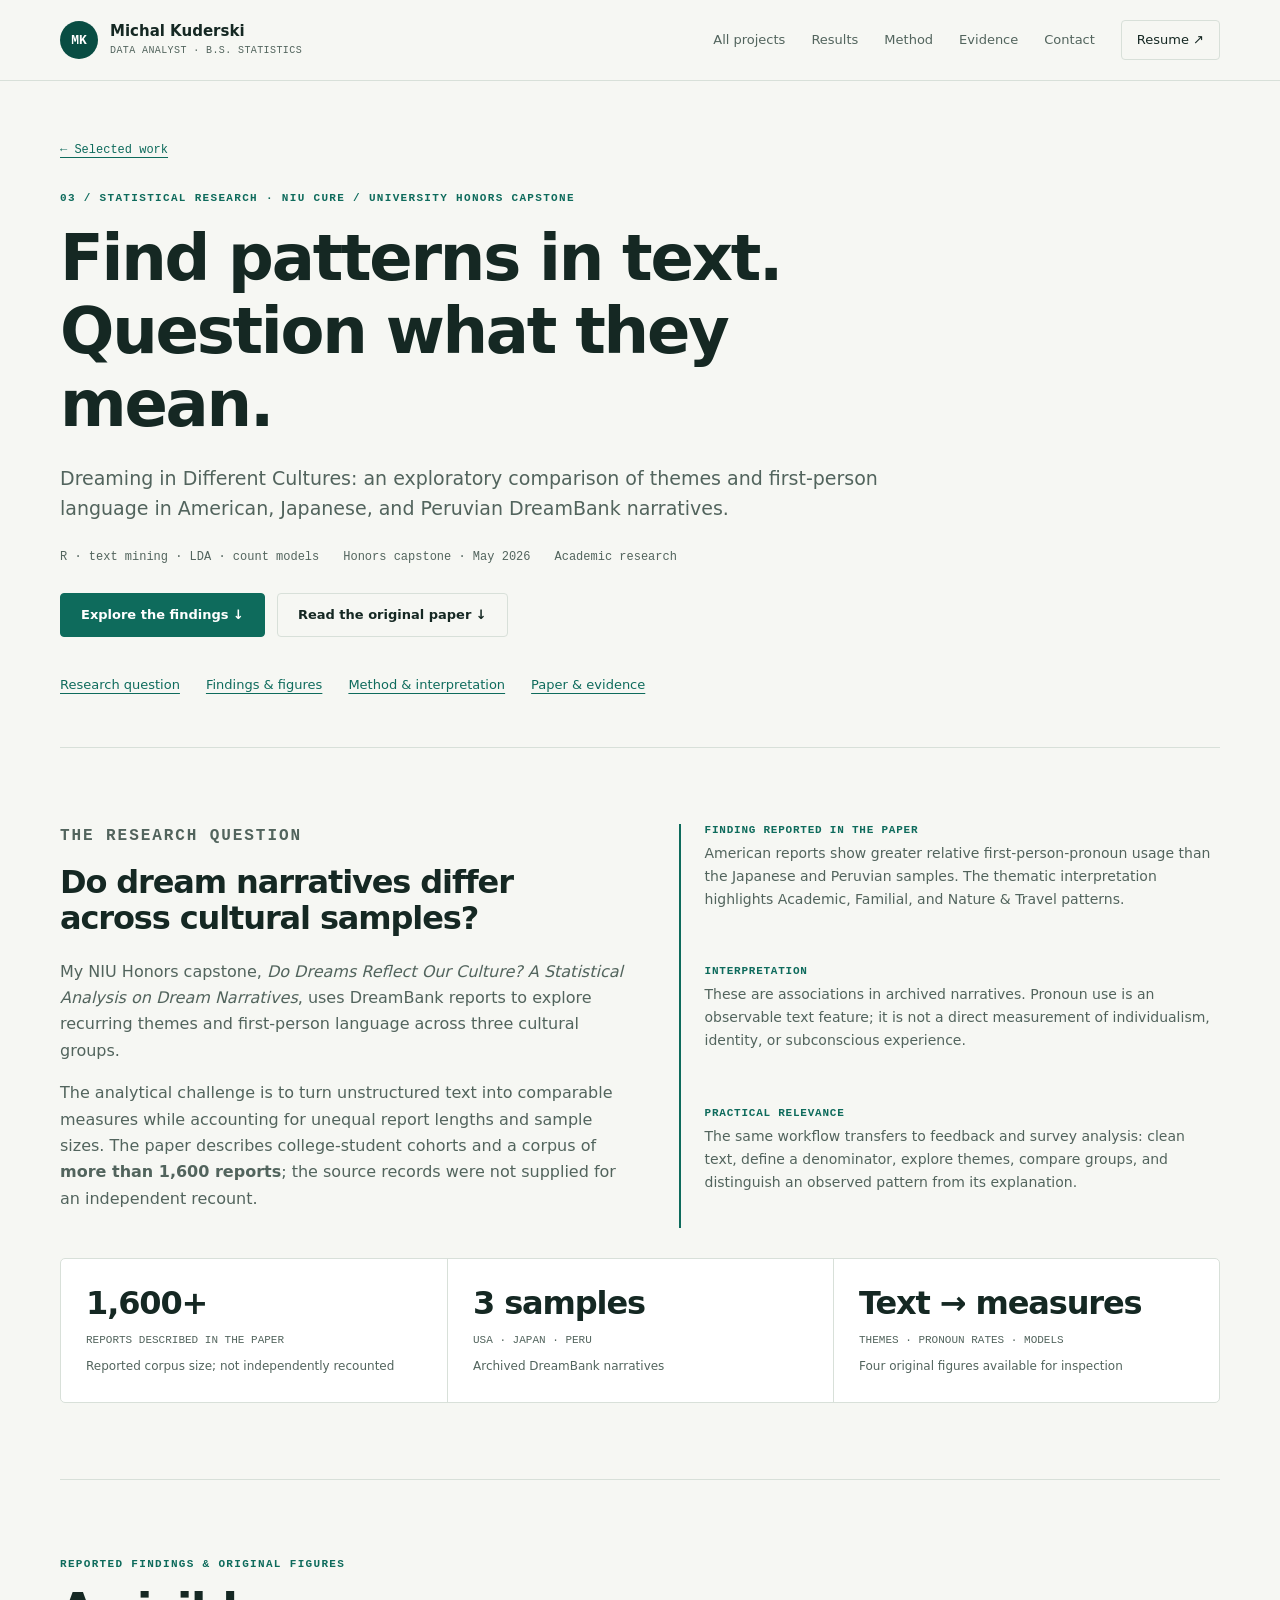
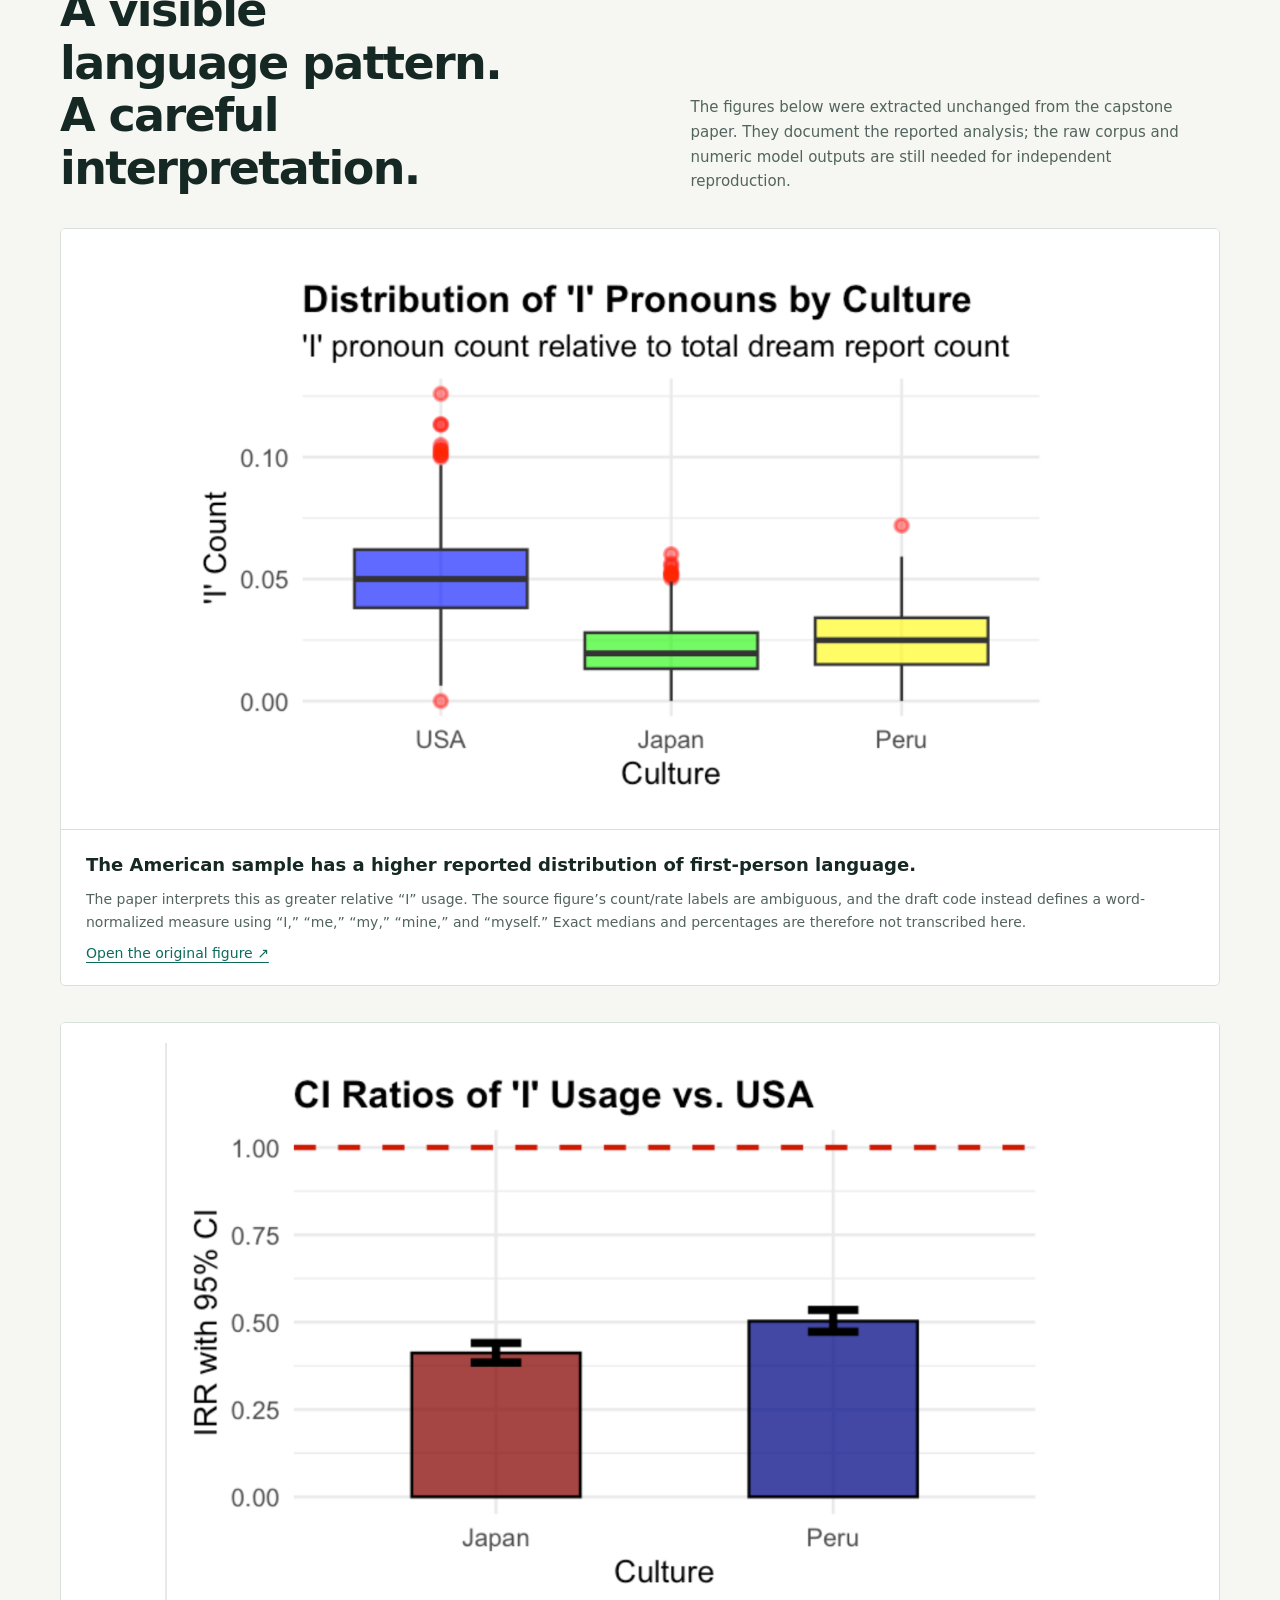
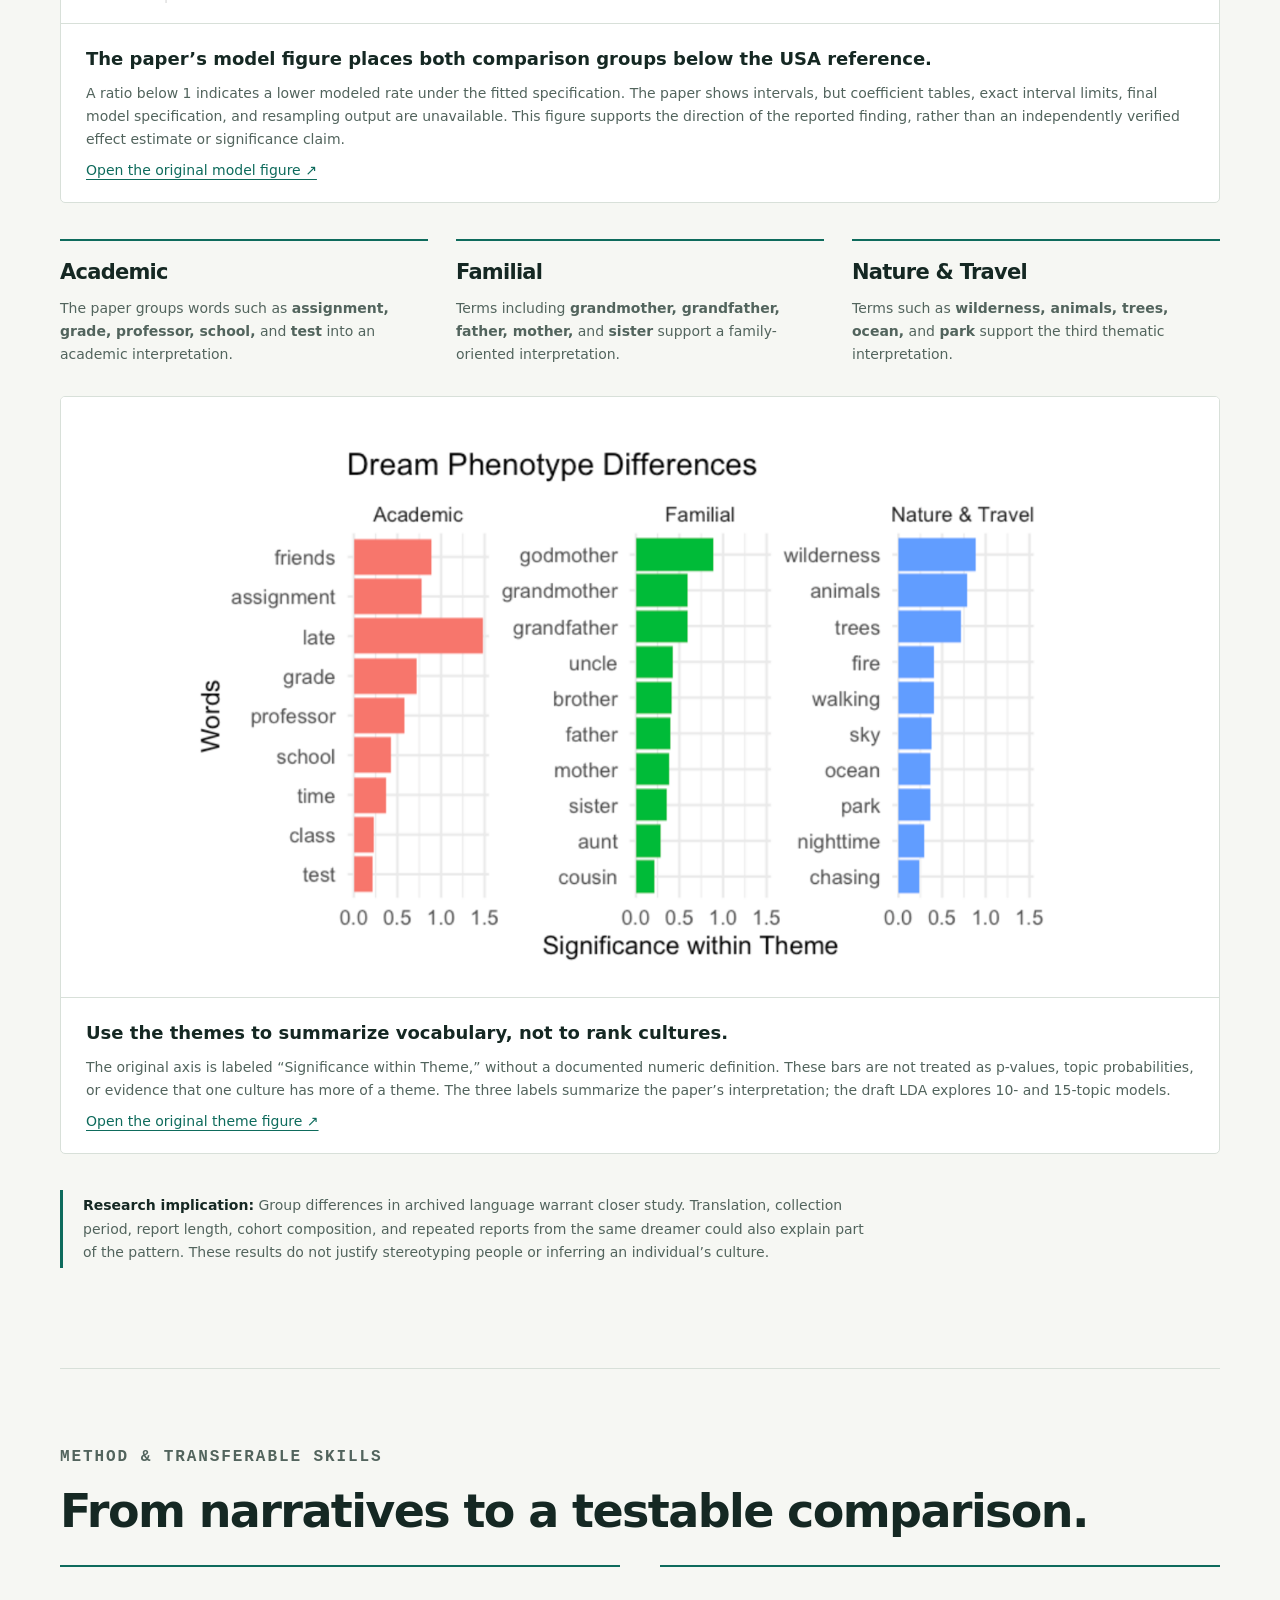
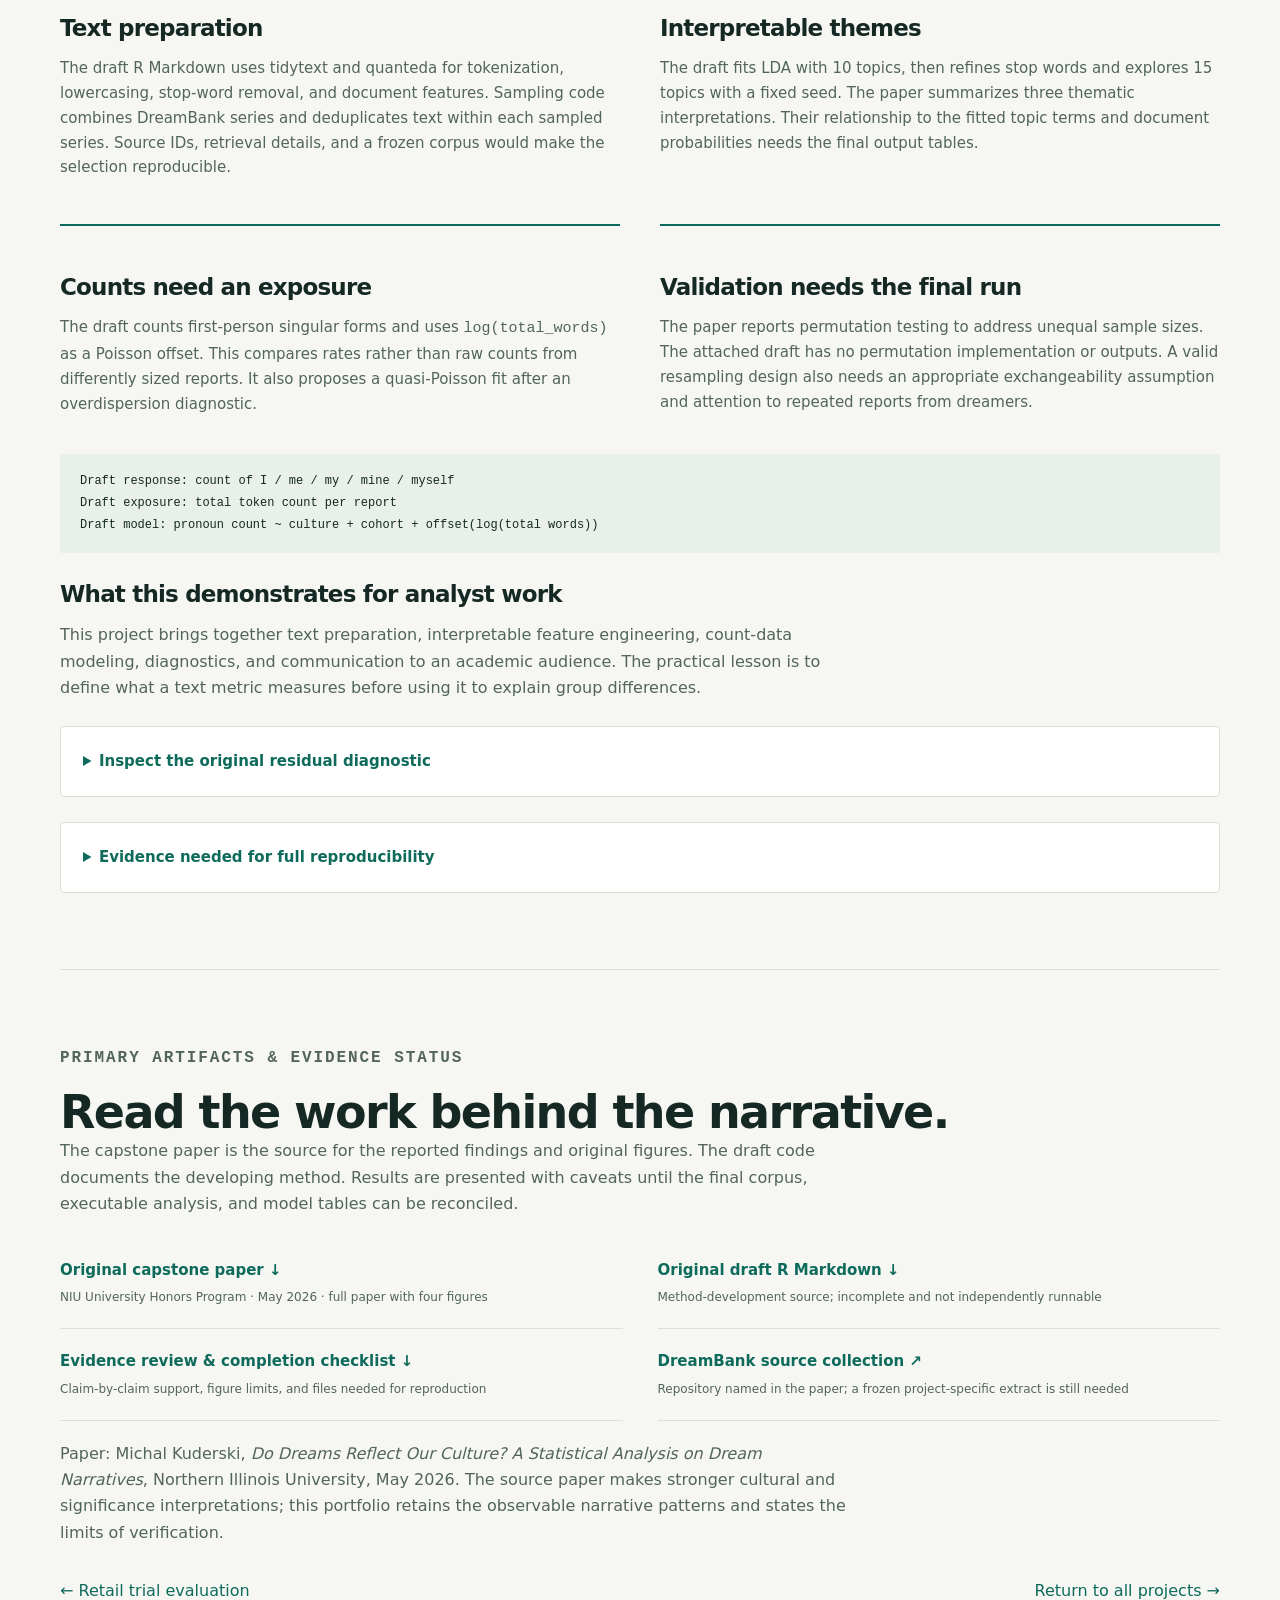
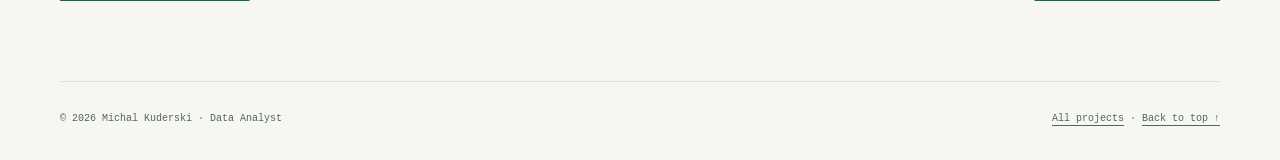
==== projects/dreaming.html @ 3ccfc2dc "Add detailed retail and CURE case studies with source evidence Prioritize Medicare, Quantium, and Ho" ====
<!doctype html>
<html lang="en"><head>
<meta charset="utf-8"><meta name="viewport" content="width=device-width, initial-scale=1">
<title>Dreaming in Different Cultures | Michal Kuderski</title>
<meta name="description" content="NIU Honors capstone: cross-cultural DreamBank text analysis, LDA themes, pronoun-rate models, original research figures and transparent evidence.">
<link rel="canonical" href="https://michalkuderski.github.io/projects/dreaming.html">
<meta name="theme-color" content="#094d43"><meta property="og:type" content="article">
<meta property="og:title" content="Dreaming in Different Cultures | Michal Kuderski">
<meta property="og:description" content="NIU Honors capstone: cross-cultural DreamBank text analysis, LDA themes, pronoun-rate models, original research figures and transparent evidence."><meta property="og:url" content="https://michalkuderski.github.io/projects/dreaming.html">
<meta property="og:image" content="https://michalkuderski.github.io/og-image.png">
<link rel="icon" href="../favicon.svg" type="image/svg+xml">
<link rel="stylesheet" href="../css/portfolio.css?v=20261015"><link rel="stylesheet" href="../css/case-studies.css?v=20261015">
<script src="../js/portfolio.js?v=20261015" defer></script>
</head><body>
<a class="skip" href="#main">Skip to content</a>
<header class="masthead"><div class="wrap masthead-inner">
<a class="identity" href="../index.html" aria-label="Michal Kuderski, portfolio home"><span class="monogram" aria-hidden="true">MK</span><span><span class="identity-name">Michal Kuderski</span><span class="identity-role">DATA ANALYST · B.S. STATISTICS</span></span></a>
<button class="menu-toggle" type="button" aria-controls="navigation" aria-expanded="false">Menu</button>
<nav class="nav" id="navigation" aria-label="Main navigation"><a href="../index.html#work">All projects</a><a href="#results">Results</a><a href="#method">Method</a><a href="#evidence">Evidence</a><a href="../index.html#contact">Contact</a><a class="nav-resume" href="../index.html#resume">Resume ↗</a></nav>
</div></header><main class="wrap" id="main" tabindex="-1">
<div class="case-hero"><a class="breadcrumb" href="../index.html#work">← Selected work</a><p class="eyebrow">03 / Statistical research · NIU CURE / University Honors capstone</p>
<h1>Find patterns in text.<br>Question what they mean.</h1>
<p class="case-deck">Dreaming in Different Cultures: an exploratory comparison of themes and first-person language in American, Japanese, and Peruvian DreamBank narratives.</p>
<div class="case-meta"><span>R · text mining · LDA · count models</span><span>Honors capstone · May 2026</span><span>Academic research</span></div>
<div class="cta"><a class="btn btn-primary" href="#results">Explore the findings ↓</a><a class="btn btn-quiet" href="../assets/projects/dreams/Capstone_Paper.docx" download>Read the original paper ↓</a></div>
<nav class="case-jump" aria-label="Case study sections"><a href="#question">Research question</a><a href="#results">Findings &amp; figures</a><a href="#method">Method &amp; interpretation</a><a href="#evidence">Paper &amp; evidence</a></nav></div>
<section class="section" id="question" tabindex="-1" aria-labelledby="question-title"><div class="case-lead"><div><p class="eyebrow">The research question</p><h2 id="question-title">Do dream narratives differ across cultural samples?</h2><p>My NIU Honors capstone, <em>Do Dreams Reflect Our Culture? A Statistical Analysis on Dream Narratives</em>, uses DreamBank reports to explore recurring themes and first-person language across three cultural groups.</p><p>The analytical challenge is to turn unstructured text into comparable measures while accounting for unequal report lengths and sample sizes. The paper describes college-student cohorts and a corpus of <strong>more than 1,600 reports</strong>; the source records were not supplied for an independent recount.</p></div><dl class="findings"><div><dt>Finding reported in the paper</dt><dd>American reports show greater relative first-person-pronoun usage than the Japanese and Peruvian samples. The thematic interpretation highlights Academic, Familial, and Nature &amp; Travel patterns.</dd></div><div><dt>Interpretation</dt><dd>These are associations in archived narratives. Pronoun use is an observable text feature; it is not a direct measurement of individualism, identity, or subconscious experience.</dd></div><div><dt>Practical relevance</dt><dd>The same workflow transfers to feedback and survey analysis: clean text, define a denominator, explore themes, compare groups, and distinguish an observed pattern from its explanation.</dd></div></dl></div>
<div class="case-kpis"><div><strong class="num">1,600+</strong><span>REPORTS DESCRIBED IN THE PAPER</span><small>Reported corpus size; not independently recounted</small></div><div><strong class="num">3 samples</strong><span>USA · JAPAN · PERU</span><small>Archived DreamBank narratives</small></div><div><strong class="num">Text → measures</strong><span>THEMES · PRONOUN RATES · MODELS</span><small>Four original figures available for inspection</small></div></div></section>
<section class="section" id="results" tabindex="-1" aria-labelledby="results-title"><div class="section-head"><div><p class="eyebrow">Reported findings &amp; original figures</p><h2 id="results-title">A visible language pattern.<br>A careful interpretation.</h2></div><p>The figures below were extracted unchanged from the capstone paper. They document the reported analysis; the raw corpus and numeric model outputs are still needed for independent reproduction.</p></div>
<figure class="case-figure original"><img src="../assets/projects/dreams/pronouns-original.png" width="1428" height="866" alt="Original capstone boxplot of first-person language by culture: USA distribution is higher than Japan and Peru. The figure labels the quantity ambiguously as an I count relative to report count." loading="lazy" decoding="async"><figcaption><strong>The American sample has a higher reported distribution of first-person language.</strong>The paper interprets this as greater relative “I” usage. The source figure’s count/rate labels are ambiguous, and the draft code instead defines a word-normalized measure using “I,” “me,” “my,” “mine,” and “myself.” Exact medians and percentages are therefore not transcribed here.<br><a href="../assets/projects/dreams/pronouns-original.png" target="_blank" rel="noopener">Open the original figure ↗</a></figcaption></figure>
<figure class="case-figure original"><img src="../assets/projects/dreams/irr-original.png" width="1431" height="844" alt="Original capstone incidence-rate-ratio plot: Japan and Peru are below the USA reference value of one, with displayed error bars. Exact numeric estimates and interval limits are unavailable." loading="lazy" decoding="async"><figcaption><strong>The paper’s model figure places both comparison groups below the USA reference.</strong>A ratio below 1 indicates a lower modeled rate under the fitted specification. The paper shows intervals, but coefficient tables, exact interval limits, final model specification, and resampling output are unavailable. This figure supports the direction of the reported finding, rather than an independently verified effect estimate or significance claim.<br><a href="../assets/projects/dreams/irr-original.png" target="_blank" rel="noopener">Open the original model figure ↗</a></figcaption></figure>
<div class="theme-list"><article><h3>Academic</h3><p>The paper groups words such as <strong>assignment, grade, professor, school,</strong> and <strong>test</strong> into an academic interpretation.</p></article><article><h3>Familial</h3><p>Terms including <strong>grandmother, grandfather, father, mother,</strong> and <strong>sister</strong> support a family-oriented interpretation.</p></article><article><h3>Nature &amp; Travel</h3><p>Terms such as <strong>wilderness, animals, trees, ocean,</strong> and <strong>park</strong> support the third thematic interpretation.</p></article></div>
<figure class="case-figure original"><img src="../assets/projects/dreams/themes-original.png" width="1271" height="770" alt="Original thematic keyword chart with Academic, Familial, and Nature and Travel panels. Words include professor, grandmother, wilderness, and ocean; no culture-specific prevalence is shown." loading="lazy" decoding="async"><figcaption><strong>Use the themes to summarize vocabulary, not to rank cultures.</strong>The original axis is labeled “Significance within Theme,” without a documented numeric definition. These bars are not treated as p-values, topic probabilities, or evidence that one culture has more of a theme. The three labels summarize the paper’s interpretation; the draft LDA explores 10- and 15-topic models.<br><a href="../assets/projects/dreams/themes-original.png" target="_blank" rel="noopener">Open the original theme figure ↗</a></figcaption></figure>
<p class="case-note"><strong>Research implication:</strong> Group differences in archived language warrant closer study. Translation, collection period, report length, cohort composition, and repeated reports from the same dreamer could also explain part of the pattern. These results do not justify stereotyping people or inferring an individual’s culture.</p></section>
<section class="section case-prose" id="method" tabindex="-1" aria-labelledby="method-title"><p class="eyebrow">Method &amp; transferable skills</p><h2 id="method-title">From narratives to a testable comparison.</h2>
<div class="case-methods"><article><h3>Text preparation</h3><p>The draft R Markdown uses tidytext and quanteda for tokenization, lowercasing, stop-word removal, and document features. Sampling code combines DreamBank series and deduplicates text within each sampled series. Source IDs, retrieval details, and a frozen corpus would make the selection reproducible.</p></article><article><h3>Interpretable themes</h3><p>The draft fits LDA with 10 topics, then refines stop words and explores 15 topics with a fixed seed. The paper summarizes three thematic interpretations. Their relationship to the fitted topic terms and document probabilities needs the final output tables.</p></article><article><h3>Counts need an exposure</h3><p>The draft counts first-person singular forms and uses <code>log(total_words)</code> as a Poisson offset. This compares rates rather than raw counts from differently sized reports. It also proposes a quasi-Poisson fit after an overdispersion diagnostic.</p></article><article><h3>Validation needs the final run</h3><p>The paper reports permutation testing to address unequal sample sizes. The attached draft has no permutation implementation or outputs. A valid resampling design also needs an appropriate exchangeability assumption and attention to repeated reports from dreamers.</p></article></div>
<span class="method-formula">Draft response: count of I / me / my / mine / myself<br>Draft exposure: total token count per report<br>Draft model: pronoun count ~ culture + cohort + offset(log(total words))</span>
<h3>What this demonstrates for analyst work</h3><p>This project brings together text preparation, interpretable feature engineering, count-data modeling, diagnostics, and communication to an academic audience. The practical lesson is to define what a text metric measures before using it to explain group differences.</p>
<details class="case-details"><summary>Inspect the original residual diagnostic</summary><figure class="case-figure original"><img src="../assets/projects/dreams/diagnostics-original.png" width="1454" height="896" alt="Original Poisson deviance-residual plot by culture against fitted counts, with a smooth line near zero and several residual outliers. This plot alone does not validate the model." loading="lazy" decoding="async"><figcaption>The plot is preserved as diagnostic evidence. A smooth line near zero alone cannot establish model adequacy. The final dispersion statistics, residual checks, model output, and clustering structure are needed to assess fit.<br><a href="../assets/projects/dreams/diagnostics-original.png" target="_blank" rel="noopener">Open the original diagnostic ↗</a></figcaption></figure></details>
<details class="case-details"><summary>Evidence needed for full reproducibility</summary><ul><li>A frozen analysis dataset or permitted derived table containing report IDs, series, culture, college-student eligibility, dreamer IDs where available, total words, and pronoun counts, plus inclusion and exclusion counts by group.</li><li>The final executable R Markdown: the provided draft calls an undefined <code>get_dreams()</code>, retains Japanese school-child cohorts despite a college-only note, includes a syntax error after the Poisson fit, and refers to an undefined topic-summary object.</li><li>Coefficient estimates, standard errors, interval limits, dispersion diagnostics, final model choice, permutation design and outputs, and topic-term/document-topic tables.</li><li>Clear chart definitions reconciling “I” alone versus a first-person-pronoun set, and per-word versus per-report denominators.</li></ul><p>The supplied DreamSAT workbooks were inspected but are not used as results evidence: both have zero project totals and division-by-zero errors. Populated male/female norm columns are reference values, not findings for these three cultural groups.</p></details></section>
<section class="section case-prose" id="evidence" tabindex="-1" aria-labelledby="evidence-title"><p class="eyebrow">Primary artifacts &amp; evidence status</p><h2 id="evidence-title">Read the work behind the narrative.</h2><p>The capstone paper is the source for the reported findings and original figures. The draft code documents the developing method. Results are presented with caveats until the final corpus, executable analysis, and model tables can be reconciled.</p>
<div class="evidence-files"><a href="../assets/projects/dreams/Capstone_Paper.docx" download>Original capstone paper ↓<small>NIU University Honors Program · May 2026 · full paper with four figures</small></a><a href="../assets/projects/dreams/Updated_Code_original.Rmd" download>Original draft R Markdown ↓<small>Method-development source; incomplete and not independently runnable</small></a><a href="../assets/projects/dreams/evidence-notes.md" download>Evidence review &amp; completion checklist ↓<small>Claim-by-claim support, figure limits, and files needed for reproduction</small></a><a href="https://dreambank.net/" target="_blank" rel="noopener">DreamBank source collection ↗<small>Repository named in the paper; a frozen project-specific extract is still needed</small></a></div>
<p class="source-note">Paper: Michal Kuderski, <em>Do Dreams Reflect Our Culture? A Statistical Analysis on Dream Narratives</em>, Northern Illinois University, May 2026. The source paper makes stronger cultural and significance interpretations; this portfolio retains the observable narrative patterns and states the limits of verification.</p>
<div class="case-next"><a href="quantium.html">← Retail trial evaluation</a><a href="../index.html#work">Return to all projects →</a></div></section></main>
<footer class="wrap footer"><span>© 2026 Michal Kuderski · Data Analyst</span><span><a href="../index.html#work">All projects</a> · <a href="#main">Back to top ↑</a></span></footer>
</body></html>
---- css/portfolio.css ----
:root{color-scheme:light;--paper:#f6f7f3;--white:#fff;--ink:#152823;--muted:#52645d;--line:#d8e0d9;--teal:#0e6b5c;--deep:#094d43;--soft:#e9f0e9;--code:#101e1b;--mono:ui-monospace,SFMono-Regular,Menlo,Consolas,monospace;--sans:system-ui,-apple-system,BlinkMacSystemFont,"Segoe UI",sans-serif;--serif:Georgia,"Times New Roman",serif}
*{box-sizing:border-box}html{scroll-behavior:smooth;scroll-padding-top:96px}body{margin:0;background:var(--paper);color:var(--ink);font:16px/1.65 var(--sans);-webkit-font-smoothing:antialiased}h1,h2,h3,p,figure{margin:0}h1,h2,h3{line-height:1.14;letter-spacing:-.035em;text-wrap:balance}h2{font-size:clamp(30px,4vw,46px);font-weight:650}h3{font-size:24px;font-weight:650}a{color:var(--teal);text-underline-offset:4px}a:hover{text-decoration-thickness:2px}img{max-width:100%;height:auto;display:block}button{font:inherit;cursor:pointer}button:disabled{cursor:default}a,button,summary{-webkit-tap-highlight-color:transparent}:focus-visible{outline:3px solid var(--teal);outline-offset:5px}::selection{background:#c5e6db;color:#152823}.wrap{width:min(1160px,calc(100% - 64px));margin-inline:auto}.eyebrow{font:600 11px/1.5 var(--mono);letter-spacing:.12em;text-transform:uppercase;color:var(--teal)}.muted{color:var(--muted)}.num{font-variant-numeric:tabular-nums}.skip{position:fixed;top:8px;left:8px;transform:translateY(-150%);padding:12px 20px;z-index:100;background:var(--deep);color:white}.skip:focus{transform:none}.sr-only{position:absolute;width:1px;height:1px;padding:0;margin:-1px;overflow:hidden;clip:rect(0,0,0,0);white-space:nowrap;border:0}
.masthead{background:var(--paper);position:sticky;top:0;z-index:20;border-bottom:1px solid var(--line)}.masthead-inner{display:flex;align-items:center;justify-content:space-between;gap:24px;min-height:80px}.identity{display:flex;align-items:center;gap:12px;color:var(--ink);text-decoration:none;flex-shrink:0}.monogram{display:grid;place-items:center;width:38px;height:38px;background:var(--deep);color:white;font:600 13px var(--mono);border-radius:50%}.identity-name{display:block;font-weight:650;font-size:15px;line-height:1.25}.identity-role{display:block;font:10px/1.5 var(--mono);color:var(--muted);letter-spacing:.04em;margin-top:3px}.nav{display:flex;align-items:center;gap:26px}.nav a{font-size:13px;text-decoration:none;color:var(--muted);padding-block:14px}.nav a:hover,.nav a[aria-current]{color:var(--teal)}.nav .nav-resume{border:1px solid var(--line);padding:8px 15px;border-radius:4px;color:var(--ink)}.menu-toggle{display:none}.btn{display:inline-flex;align-items:center;justify-content:center;gap:14px;padding:12px 20px;border:1px solid var(--teal);border-radius:4px;font-size:13px;font-weight:600;text-decoration:none;line-height:1.4;color:var(--teal);background:transparent;min-height:44px}.btn:hover{background:var(--soft)}.btn-primary{background:var(--teal);color:white}.btn-primary:hover{background:var(--deep)}.btn-quiet{border-color:var(--line);color:var(--ink)}.arrow{font-size:18px;line-height:1}.cta{display:flex;flex-wrap:wrap;gap:12px}
.hero{display:grid;grid-template-columns:1.2fr 1fr;gap:68px;padding:76px 0 66px;align-items:center}.availability{display:inline-flex;gap:8px;align-items:center;font:11px var(--mono);color:var(--muted);margin-bottom:24px}.availability::before{content:"";width:7px;height:7px;border-radius:50%;background:var(--teal)}.hero h1{font-size:clamp(40px,5vw,64px);font-weight:650;margin-bottom:18px}.hero-statement{font-family:var(--serif);font-size:clamp(29px,3.8vw,46px);line-height:1.16;letter-spacing:-.035em;max-width:20ch}.hero-statement em{font-style:normal;color:var(--teal)}.hero-copy{font-size:16px;max-width:55ch;color:var(--muted);margin:22px 0 28px}.hero-meta{display:flex;gap:12px;flex-wrap:wrap;margin-top:23px;font:11px/1.6 var(--mono);color:var(--muted)}.hero-meta span+span{border-left:1px solid var(--line);padding-left:12px}.hero-proof{background:var(--deep);color:#f5faf6;padding:30px;border-radius:7px;position:relative;box-shadow:12px 12px 0 #e2e9e0}.hero-proof .eyebrow{color:#b4d8c8}.proof-top{display:flex;align-items:center;justify-content:space-between;gap:12px}.proof-top .pill{border-color:#70978c;color:#e0eee5;background:transparent;font-size:10px}.hero-proof h2{font-size:24px;margin:24px 0 12px;letter-spacing:-.025em}.hero-proof p{color:#d1e3d9;font-size:14px}.proof-metrics{display:grid;grid-template-columns:1fr 1fr;gap:20px;margin:25px 0}.proof-metrics strong{display:block;font:500 40px/1.1 var(--sans);letter-spacing:-.035em}.proof-metrics span{display:block;font:10px/1.55 var(--mono);color:#c1d8cd;margin-top:6px}.hero-proof .mini-bars{display:flex;align-items:end;gap:7px;height:65px;border-bottom:1px solid #638b7e;margin-top:18px}.mini-bars span{background:#bddbc4;flex:1;border-radius:2px 2px 0 0}.mini-bars span:first-child{background:#edf9d7}.proof-caption{font:10px/1.7 var(--mono);color:#b9d3c6;margin-top:10px}.hero-proof .proof-link{display:flex;justify-content:space-between;color:#f3faf6;border-top:1px solid #497568;padding-top:18px;text-decoration:none;font-size:13px;margin-top:24px}.skill-strip{display:flex;align-items:center;justify-content:space-between;gap:20px;flex-wrap:wrap;padding:22px 0;border-top:1px solid var(--line);border-bottom:1px solid var(--line)}.skill-strip .eyebrow{color:var(--muted)}.skill-list{display:flex;flex-wrap:wrap;gap:16px 28px;font:12px var(--mono);color:var(--ink)}
.section{padding:76px 0;border-bottom:1px solid var(--line)}.section-head{display:grid;grid-template-columns:1.1fr 1fr;gap:48px;align-items:end;margin-bottom:34px}.section-head .eyebrow{margin-bottom:12px}.section-head>p{color:var(--muted);font-size:15px;max-width:52ch}.project-grid{display:grid;grid-template-columns:1fr 1fr;gap:22px}.project{border:1px solid var(--line);background:var(--white);border-radius:6px;overflow:hidden;display:flex;flex-direction:column}.project-visual{min-height:145px;padding:23px 26px;background:var(--soft);border-bottom:1px solid var(--line);display:flex;flex-direction:column;justify-content:space-between;gap:15px}.project-visual .eyebrow{color:var(--muted)}.project-visual .visual-value{font-size:37px;line-height:1.1;letter-spacing:-.03em;color:var(--deep)}.project-visual .visual-value small{font-size:12px;letter-spacing:0;color:var(--muted);display:block;margin-top:9px}.project:nth-child(2) .project-visual{background:#eef1e5}.project:nth-child(3) .project-visual{background:#e9eff0}.project:nth-child(4) .project-visual{background:#f0ede7}.project-body{padding:27px;flex:1;display:flex;flex-direction:column;gap:14px}.project h3{font-size:24px}.project p{color:var(--muted);font-size:14px}.project .pill{align-self:flex-start}.pill{display:inline-flex;padding:3px 8px;border:1px solid var(--line);border-radius:3px;font:10px/1.6 var(--mono);color:var(--muted);background:var(--paper)}.tags{display:flex;gap:7px;flex-wrap:wrap;margin-top:auto;padding-top:7px}.tags span{font:10px/1.5 var(--mono);color:var(--teal)}.tags span+span::before{content:"/";margin-right:7px;color:#6e7f75}.project-link{display:flex;justify-content:space-between;border-top:1px solid var(--line);padding-top:15px;margin-top:7px;text-decoration:none;font-size:13px;font-weight:600}.project details{font-size:13px;color:var(--muted)}summary{cursor:pointer;min-height:44px;display:list-item;padding:10px 0;font-size:13px;color:var(--teal);font-weight:600}details p{margin:7px 0 12px}details .detail-link{font-size:12px}.project-details{border-top:1px solid var(--line);padding-top:4px}.project-details strong{color:var(--ink)}
.case-summary{display:grid;grid-template-columns:1.05fr 1fr;gap:48px}.case-summary h3{font-size:28px;margin:12px 0 18px}.case-summary p{font-size:15px;color:var(--muted);margin-bottom:16px}.meta-line{font:11px/1.7 var(--mono);color:var(--muted);margin-top:15px}.findings{border-left:2px solid var(--teal);padding-left:24px;display:grid;gap:20px}.findings dt{font:600 11px var(--mono);color:var(--teal);margin-bottom:6px;text-transform:uppercase;letter-spacing:.07em}.findings dd{margin:0;color:var(--muted);font-size:14px}.findings strong{color:var(--ink)}.metrics{display:grid;grid-template-columns:repeat(4,1fr);margin:30px 0;border:1px solid var(--line);background:var(--white);border-radius:5px}.metric{padding:22px;min-width:0}.metric+.metric{border-left:1px solid var(--line)}.metric strong{display:block;font-size:30px;letter-spacing:-.035em;line-height:1.2;color:var(--teal);font-weight:650}.metric span{display:block;font:10px/1.5 var(--mono);color:var(--muted);margin-top:8px}.chart-grid{display:grid;grid-template-columns:1fr 1fr;gap:22px}.chart{border:1px solid var(--line);background:var(--white);padding:26px;border-radius:5px;min-width:0}.chart h3{font-size:18px;letter-spacing:-.015em}.chart .chart-meta{font:10px/1.6 var(--mono);color:var(--muted);margin:7px 0 24px}.bars{display:grid;gap:15px}.bar-row{display:grid;gap:5px}.bar-label{display:flex;justify-content:space-between;gap:14px;align-items:baseline;font-size:12px}.bar-label strong{font-size:13px}.bar-track{height:11px;background:#edf1eb;border-radius:2px;overflow:hidden}.bar-fill{height:100%;background:var(--teal)}.bar-fill.secondary{background:#598775}.chart-note{font-size:12px!important;line-height:1.65;color:var(--muted);margin-top:20px}.table-view{margin-top:18px;border-top:1px solid var(--line)}.table-scroll{overflow:auto;max-width:100%;padding-bottom:6px}table{border-collapse:collapse;width:100%;font-size:12px}caption{text-align:left;color:var(--muted);font-size:11px;margin-bottom:10px}th,td{text-align:left;padding:8px;border-bottom:1px solid var(--line);vertical-align:top}th{font-weight:600;font-size:11px;color:var(--muted)}td.num,th.num{text-align:right;white-space:nowrap}.funnel{display:grid;gap:14px;margin-top:22px}.funnel-row{display:grid;grid-template-columns:104px 1fr 67px;gap:12px;align-items:center;font-size:12px}.funnel-row b{font-size:13px;text-align:right}.caveat{border-left:3px solid var(--teal);background:var(--soft);padding:20px 23px;font-size:13px;color:var(--muted);margin-top:24px}.caveat strong{color:var(--ink)}.methods{margin:30px 0}.methods summary{font-size:15px}.methods-grid{display:grid;grid-template-columns:1fr 1fr;gap:22px;margin-top:10px}.methods-grid div{border-top:1px solid var(--line);padding-top:17px}.methods-grid h3{font-size:16px;letter-spacing:0;margin-bottom:8px}.methods-grid p{font-size:13px;color:var(--muted)}.method-schema{display:flex;flex-wrap:wrap;gap:9px;align-items:center;font:11px var(--mono);margin-top:18px}.method-schema span{border:1px solid var(--line);padding:8px;background:white;border-radius:3px}.source-links{display:flex;gap:10px;flex-wrap:wrap;margin-top:24px}.source-note{font-size:12px;color:var(--muted);margin-top:16px;max-width:86ch}
/* Code surface owns both background and text, independent of chart/card styling. */
.sql-layout{display:grid;grid-template-columns:240px minmax(0,1fr);gap:40px}.sql-aside p{font-size:13px;color:var(--muted);margin:15px 0}.sql-aside h3{font-size:21px}.sql-aside .btn{font-size:12px;padding:10px 14px}.sql-example{background:var(--code);border:1px solid #344c42;border-radius:6px;margin-bottom:14px;overflow:hidden;color:#e8f0e9;min-width:0}.sql-example summary{color:#e8f0e9;padding:18px 22px;font:500 13px/1.6 var(--sans)}.sql-example summary small{display:block;margin:4px 0 0 18px;font:10px/1.6 var(--mono);color:#b3cabd}.code-toolbar{display:flex;justify-content:space-between;align-items:center;gap:10px;border-top:1px solid #344c42;border-bottom:1px solid #344c42;padding:10px 20px}.code-toolbar span{font:10px var(--mono);color:#b3cabd}.code-button{font:11px var(--mono);color:#e8f0e9;background:#20372e;border:1px solid #6c8b7b;border-radius:3px;padding:9px 12px;min-height:38px}.code-button:hover{background:#2f4e40}.code-button:focus-visible,.sql-example summary:focus-visible{outline-color:#c2e6c7;outline-offset:-4px}.sql-example pre{margin:0;padding:22px;overflow-x:auto;max-height:580px;tab-size:4;scrollbar-color:#7d9f8a var(--code);background:var(--code);color:#e8f0e9}.sql-example pre:focus-visible{outline-color:#c2e6c7;outline-offset:-4px}.sql-example code{font:12px/1.85 var(--mono);white-space:pre;color:#e8f0e9}.sql-example pre.wrap-code code{white-space:pre-wrap;overflow-wrap:anywhere}.sql-example .sql-keyword{color:#c3e6bb}.sql-example .sql-comment{color:#aac3b7}.sql-example .sql-string{color:#ffd79b}.code-status{font:11px/1.6 var(--mono);color:var(--muted);min-height:22px;margin-top:12px}.sql-explanation{padding:0 22px 20px;font-size:12px;color:#c4d8cb}.js-only{display:none}.js .js-only{display:initial}
.capability-grid{display:grid;grid-template-columns:repeat(3,1fr);gap:30px}.capability{border-top:2px solid var(--teal);padding-top:20px}.capability h3{font-size:21px;margin-bottom:13px}.capability p{font-size:14px;color:var(--muted)}.capability .evidence{font-size:12px;margin-top:16px}.about-grid{display:grid;grid-template-columns:210px 1fr 1fr;gap:38px;align-items:start}.portrait{border-radius:5px;aspect-ratio:1/1.15;object-fit:cover;object-position:center 25%}.photo-caption{font:10px/1.65 var(--mono);color:var(--muted);margin-top:12px}.about-copy p{font-size:14px;color:var(--muted);margin-bottom:16px}.about-grid h3{font-size:18px;letter-spacing:-.015em;margin-bottom:16px}.timeline{display:grid;gap:21px}.timeline dt{font-size:13px;font-weight:600;line-height:1.5}.timeline dd{font-size:12px;line-height:1.6;color:var(--muted);margin:5px 0 0}.timeline .date{font:10px/1.6 var(--mono);display:block;margin-top:3px;color:var(--teal)}.credentials{display:grid;grid-template-columns:1fr 1fr;gap:40px;margin-top:32px;padding-top:26px;border-top:1px solid var(--line)}.credentials h3{font-size:17px;margin-bottom:13px}.credentials p,.credentials li{font-size:13px;color:var(--muted)}.credentials ul{margin:0;padding-left:17px}.credentials p+p{margin-top:8px}.resume-grid{display:grid;grid-template-columns:1fr 1fr;gap:22px}.resume-card{display:grid;grid-template-columns:100px 1fr;gap:22px;background:white;padding:24px;border:1px solid var(--line);border-radius:5px}.resume-card img{border:1px solid var(--line)}.resume-card h3{font-size:20px;margin-bottom:8px}.resume-card p{font-size:13px;color:var(--muted);margin-bottom:18px}.resume-card .cta{gap:9px}.resume-card .btn{font-size:12px;padding:9px 13px}.contact{display:grid;grid-template-columns:1fr 1fr;gap:48px;align-items:start}.contact h2{max-width:14ch}.contact p{color:var(--muted);font-size:15px;margin:20px 0}.contact .email{font-size:clamp(15px,2vw,22px);font-weight:600;text-decoration:none;overflow-wrap:anywhere;display:block;padding:14px 0;border-bottom:1px solid var(--line)}.contact-links{display:flex;gap:22px;flex-wrap:wrap;margin-top:18px;font-size:13px}.contact-location{font:11px/1.7 var(--mono);color:var(--muted);margin-top:24px}.footer{padding:28px 0 36px;display:flex;justify-content:space-between;gap:20px;flex-wrap:wrap;font:10px/1.7 var(--mono);color:var(--muted)}.footer a{color:var(--muted)}
@media(min-width:1400px){.hero{padding-top:88px;padding-bottom:78px}}@media(max-width:1000px){.hero{gap:40px}.nav{gap:18px}.about-grid{grid-template-columns:170px 1fr;gap:30px}.experience{grid-column:2}.resume-card{grid-template-columns:75px 1fr;gap:16px}.sql-layout{grid-template-columns:190px minmax(0,1fr);gap:26px}}@media(max-width:800px){.wrap{width:calc(100% - 40px)}.masthead-inner{flex-wrap:wrap;gap:0;padding:15px 0;min-height:72px}.nav{width:100%;justify-content:space-between;gap:10px;padding-top:12px;flex-wrap:wrap}.nav a{padding-block:9px;font-size:12px}.js .menu-toggle{display:block;background:transparent;border:1px solid var(--line);border-radius:3px;padding:8px 12px;font-size:12px;min-height:40px}.js .nav{display:none}.js .nav.is-open{display:flex}.hero{grid-template-columns:1fr;gap:36px;padding:45px 0}.hero-statement{max-width:25ch}.hero-proof{max-width:560px;box-shadow:7px 7px 0 #e2e9e0}.hero-proof h2{margin-top:17px}.section{padding:52px 0}.section-head{grid-template-columns:1fr;gap:18px;margin-bottom:27px}.case-summary{grid-template-columns:1fr;gap:16px}.findings{margin-top:0}.metrics{grid-template-columns:1fr 1fr}.metric{padding:20px}.metric:nth-child(3){border-left:0}.metric:nth-child(n+3){border-top:1px solid var(--line)}.chart-grid{grid-template-columns:1fr}.sql-layout{grid-template-columns:1fr;gap:24px}.sql-aside{max-width:65ch}.capability-grid{grid-template-columns:1fr;gap:26px}.resume-grid{grid-template-columns:1fr}.contact{grid-template-columns:1fr;gap:18px}.contact h2{max-width:22ch}}
@media(max-width:540px){.wrap{width:calc(100% - 36px)}.identity-name{font-size:14px}.hero h1{font-size:40px}.hero-statement{font-size:32px}.hero-copy{font-size:15px}.hero-proof{padding:23px}.hero-meta{font-size:10px;gap:8px}.hero-meta span+span{padding-left:8px}.skill-list{gap:12px 20px;font-size:11px}.project-grid{grid-template-columns:1fr}.project-body{padding:23px}.section-head{gap:16px}.metric strong{font-size:28px}.chart{padding:21px}.bar-label{font-size:11px}.bar-label strong{font-size:12px}.methods-grid{grid-template-columns:1fr}.about-grid{grid-template-columns:1fr;gap:25px}.about-grid figure{max-width:175px}.experience{grid-column:auto}.credentials{grid-template-columns:1fr;gap:24px}.resume-card{grid-template-columns:70px 1fr;padding:18px}.resume-card h3{font-size:18px}.sql-example summary{padding:16px}.sql-example pre{padding:16px}.code-toolbar{padding:10px 16px;flex-wrap:wrap}.funnel-row{grid-template-columns:90px 1fr 60px;gap:8px;font-size:11px}.btn{padding:11px 16px}.contact-links{gap:14px}.source-links .btn{font-size:12px}table{min-width:380px}.nav a{min-height:44px}.footer{font-size:10px}}
@media(prefers-reduced-motion:reduce){html{scroll-behavior:auto}*,*::before,*::after{animation:none!important;transition:none!important}}
@media print{.masthead{position:static}.nav,.menu-toggle,.code-toolbar,.resume-card img,.hero-proof .mini-bars{display:none!important}.wrap{width:100%}.section{padding:25px 0}body{background:white;font-size:12px}.hero{padding:25px 0}.project,.chart,.resume-card,.metric{break-inside:avoid}.hero-proof{box-shadow:none;color:var(--ink);background:white;border:1px solid var(--line)}.hero-proof p,.hero-proof .eyebrow,.hero-proof .proof-link,.hero-proof .proof-caption,.proof-metrics span{color:var(--muted)}.sql-example{break-inside:avoid}.footer{padding-bottom:0}}

/* The second pass emphasizes evidence, academic breadth, and comfortable reading. */
.hero-role{font:600 12px/1.6 var(--mono);color:var(--teal);letter-spacing:.05em;margin:-4px 0 20px}
.pill,.tags span,.proof-top .pill,.proof-metrics span,.proof-caption,.metric span,.chart .chart-meta,.photo-caption,.timeline .date{font-size:11px}
.project p,.about-copy p,.capability p{font-size:15px;line-height:1.7}
.nav a[aria-current]{font-weight:600;text-decoration:underline;text-decoration-thickness:2px;text-underline-offset:6px}
.additional-work{margin-top:34px;border-top:1px solid var(--line);padding-top:28px}
.additional-head{display:flex;align-items:baseline;gap:24px;justify-content:space-between;margin-bottom:22px}
.additional-head h3{font-size:22px}.additional-head p{font-size:13px;color:var(--muted);max-width:50ch}
.additional-project{display:grid;grid-template-columns:.85fr 1.5fr;gap:38px;padding:25px 0;border-top:1px solid var(--line)}
.additional-project h4{font:600 21px/1.3 var(--sans);letter-spacing:-.025em;margin:9px 0 0;text-wrap:balance}
.additional-project p{font-size:14px;color:var(--muted)}.additional-project .eyebrow{font-size:11px;color:var(--teal)}
.additional-project .scope-note{font-size:12px;margin-top:12px}
.additional-project a{display:inline-block;font-size:13px;margin-top:14px;min-height:28px}
.evidence-map{margin-top:36px;border:1px solid var(--line);border-radius:5px;background:white;overflow:hidden}
.evidence-map-head{padding:24px 26px 18px}.evidence-map-head h3{font-size:21px}.evidence-map-head p{font-size:13px;color:var(--muted);margin-top:8px}
.evidence-map .table-scroll{padding:0 26px 15px}.toolkit-table{min-width:620px;width:100%;table-layout:fixed;font-size:13px}
.toolkit-table th,.toolkit-table td{padding:15px 14px 15px 0;line-height:1.65}.toolkit-table thead th{font:600 11px/1.6 var(--mono);text-transform:uppercase;letter-spacing:.04em}
.toolkit-table th:first-child{width:25%}.toolkit-table th:nth-child(2){width:40%}.toolkit-table th:nth-child(3){width:35%}
.toolkit-table tbody th{font:600 13px/1.65 var(--sans);color:var(--ink)}.toolkit-table td{color:var(--muted)}
.growth-note{display:grid;grid-template-columns:.9fr 1.5fr;gap:38px;padding:26px;margin-top:24px;background:var(--soft);border-radius:5px}
.growth-note h3{font-size:23px;margin-top:12px}.growth-note p{font-size:14px;color:var(--muted);line-height:1.7}.growth-note p+p{margin-top:13px}.growth-note .eyebrow{font-size:11px;color:var(--teal)}
.email-copy{margin-top:14px}.js .email-copy{display:inline-flex}.contact .contact-status{font-size:12px;margin:10px 0 0;min-height:1.6em}
.js .code-toolbar .js-only{display:flex;gap:8px;flex-wrap:wrap}.code-button{min-height:44px}.code-toolbar{align-items:start}.code-toolbar>span{padding-top:12px}
.sql-example summary{font-size:14px}.sql-example summary small,.code-toolbar span{font-size:11px}.sql-example pre{max-height:480px}
@media(max-width:960px){.masthead-inner{flex-wrap:wrap;gap:0;padding:15px 0;min-height:72px}.nav{width:100%;justify-content:space-between;gap:10px;padding-top:12px;flex-wrap:wrap}.nav a{padding-block:9px;font-size:13px}.js .menu-toggle{display:block;background:transparent;border:1px solid var(--line);border-radius:3px;padding:8px 12px;font-size:13px;min-height:44px}.js .nav{display:none}.js .nav.is-open{display:flex}}
@media(max-width:800px){.additional-head{display:block}.additional-head p{margin-top:12px}.additional-project,.growth-note{grid-template-columns:1fr;gap:16px}.additional-project{padding:22px 0}.growth-note{padding:22px}.hero-meta{font-size:11px}}
@media(max-width:540px){.hero-role{font-size:11px}.hero-meta{font-size:11px;gap:8px}.hero-proof .proof-top{flex-wrap:wrap}.hero-proof .proof-metrics{gap:14px}.project-visual .visual-value{font-size:33px}.evidence-map-head{padding:20px}.evidence-map .table-scroll{padding-inline:20px}.sql-example pre{max-height:390px}.sql-example code{font-size:12px}.code-toolbar>span{padding-top:0}.nav{gap:4px 14px;justify-content:start}.contact-links a{min-height:32px;display:inline-flex;align-items:center}}
@media print{.hero-role{color:var(--ink)}.email-copy,.contact-status{display:none!important}.additional-project,.growth-note{break-inside:avoid}.evidence-map .table-scroll{overflow:visible}.toolkit-table{min-width:0}.sql-example,.sql-example pre{background:white;color:#152823;border-color:#d8e0d9;break-inside:auto}.sql-example pre{max-height:none;overflow:visible}.sql-example code{color:#152823;white-space:pre-wrap;overflow-wrap:anywhere}.sql-example summary{color:#152823}.sql-example summary small,.sql-explanation{color:#52645d}.sql-example .sql-keyword{color:#094d43}.sql-example .sql-comment{color:#52645d}.sql-example .sql-string{color:#59451c}}

.research-note{border-left:3px solid var(--teal);margin-top:28px;padding:3px 0 3px 22px;max-width:90ch}.research-note h3{font-size:20px;margin:9px 0 12px}.research-note p{font-size:14px;color:var(--muted);line-height:1.7}.research-note .eyebrow{font-size:11px;color:var(--teal)}
---- css/case-studies.css ----
/* Case studies extend the portfolio's established typography and color system. */
.case-hero{padding:54px 0 42px;border-bottom:1px solid var(--line)}
.breadcrumb{font:12px/1.6 var(--mono);margin-bottom:30px;display:inline-block}
.case-hero h1{font-size:clamp(38px,5vw,64px);max-width:20ch;margin:15px 0 22px}
.case-deck{font-size:19px;line-height:1.6;color:var(--muted);max-width:70ch}
.case-meta{display:flex;gap:10px 24px;flex-wrap:wrap;margin:25px 0;font:12px/1.6 var(--mono);color:var(--muted)}
.case-jump{display:flex;flex-wrap:wrap;gap:10px 26px;margin-top:28px;font-size:13px}
.case-jump a{min-height:40px;display:inline-flex;align-items:center}
.case-lead{display:grid;grid-template-columns:1.05fr 1fr;gap:50px}
.case-lead h2{font-size:32px;margin-bottom:22px}
.case-lead p,.case-prose p{color:var(--muted);font-size:16px;margin-bottom:16px;max-width:78ch}
.case-lead .findings{margin:0}
.case-kpis{display:grid;grid-template-columns:repeat(3,1fr);border:1px solid var(--line);border-radius:5px;margin-top:30px;overflow:hidden;background:white}
.case-kpis>div{padding:25px;border-left:1px solid var(--line)}.case-kpis>div:first-child{border-left:0}
.case-kpis strong{display:block;font-size:32px;letter-spacing:-.035em;font-weight:600;line-height:1.2}
.case-kpis span{display:block;font:11px/1.6 var(--mono);color:var(--muted);margin-top:9px}
.case-kpis small{display:block;font-size:12px;color:var(--muted);margin-top:8px}
.case-figure{margin:28px 0 36px;border:1px solid var(--line);border-radius:5px;background:white;overflow:hidden}
.case-figure img{width:100%;background:white}.case-figure figcaption{border-top:1px solid var(--line);padding:20px 25px;font-size:14px;color:var(--muted)}
.case-figure figcaption strong{display:block;color:var(--ink);font-size:18px;margin-bottom:8px}
.case-figure figcaption a{display:inline-block;margin-top:8px}
.case-figure.original img{max-height:600px;object-fit:contain;padding:20px}
.case-table{width:100%;font-size:14px;min-width:650px}.case-table th,.case-table td{padding:15px 14px;vertical-align:top}
.case-table th:first-child,.case-table td:first-child{padding-left:0}.case-table caption{text-align:left;font-size:12px;color:var(--muted);padding:12px 0}
.case-note{border-left:3px solid var(--teal);padding:4px 0 4px 20px;margin:24px 0;color:var(--muted);font-size:14px;max-width:92ch}
.case-note strong{color:var(--ink)}.case-methods{display:grid;grid-template-columns:1fr 1fr;gap:28px 40px;margin-top:28px}
.case-methods article{padding-top:20px;border-top:2px solid var(--teal)}.case-methods h3{font-size:21px;margin-bottom:14px}.case-methods p{color:var(--muted);font-size:15px}
.method-formula{display:block;font:12px/1.8 var(--mono);padding:17px 20px;background:var(--soft);margin:22px 0;overflow-wrap:anywhere}
.case-prose h3{font-size:23px;margin:28px 0 15px}.case-prose ul{padding-left:22px;color:var(--muted)}.case-prose li{margin-bottom:12px}
.case-details{margin-top:25px;padding:12px 22px;border:1px solid var(--line);border-radius:4px;background:white}.case-details summary{font-size:15px}.case-details p,.case-details li{font-size:14px;color:var(--muted)}
.evidence-files{display:grid;grid-template-columns:repeat(2,minmax(0,1fr));gap:0 35px;margin:20px 0}
.evidence-files a{padding:20px 0;border-bottom:1px solid var(--line);text-decoration:none;font-size:15px;font-weight:600}
.evidence-files small{display:block;color:var(--muted);font-weight:400;font-size:12px;margin-top:6px}
.case-next{display:flex;justify-content:space-between;gap:25px;flex-wrap:wrap;margin:32px 0 0}
.theme-list{display:grid;grid-template-columns:repeat(3,1fr);gap:28px;margin:30px 0}.theme-list h3{font-size:21px;margin-bottom:12px}.theme-list p{color:var(--muted);font-size:14px}.theme-list article{border-top:2px solid var(--teal);padding-top:20px}
.featured-path{display:flex;gap:10px 24px;flex-wrap:wrap;padding:16px 0 23px;font-size:13px}.featured-path a{min-height:36px;display:inline-flex;align-items:center}
.project .card-scope{font-size:12px;line-height:1.65}.chart-scroll{overflow-x:auto}.chart-scroll img{min-width:720px}
@media(max-width:800px){.case-lead{grid-template-columns:1fr;gap:24px}.case-hero{padding-top:35px}.case-deck{font-size:17px}.case-kpis>div{padding:20px}.case-kpis strong{font-size:28px}.case-methods{gap:24px}.case-figure.original img{padding:10px}.case-figure figcaption{padding:18px}.case-meta{font-size:11px}}
@media(max-width:540px){.case-kpis{grid-template-columns:1fr}.case-kpis>div{border-left:0;border-top:1px solid var(--line)}.case-kpis>div:first-child{border-top:0}.case-methods,.theme-list,.evidence-files{grid-template-columns:1fr}.case-hero h1{font-size:38px}.case-jump{gap:3px 21px}.case-lead h2{font-size:29px}.case-figure{margin:22px 0}.case-figure figcaption{font-size:13px}.case-figure figcaption strong{font-size:17px}.case-next{display:grid}.case-note{padding-left:16px}}
@media print{.case-hero{padding-top:10px}.case-jump,.breadcrumb{display:none}.case-kpis,.case-methods article{break-inside:avoid}.case-figure{break-inside:avoid}.case-figure img{max-height:430px;object-fit:contain}.case-hero h1{font-size:36px}.case-deck{font-size:15px}.case-figure figcaption{font-size:12px}.case-lead{display:block}}
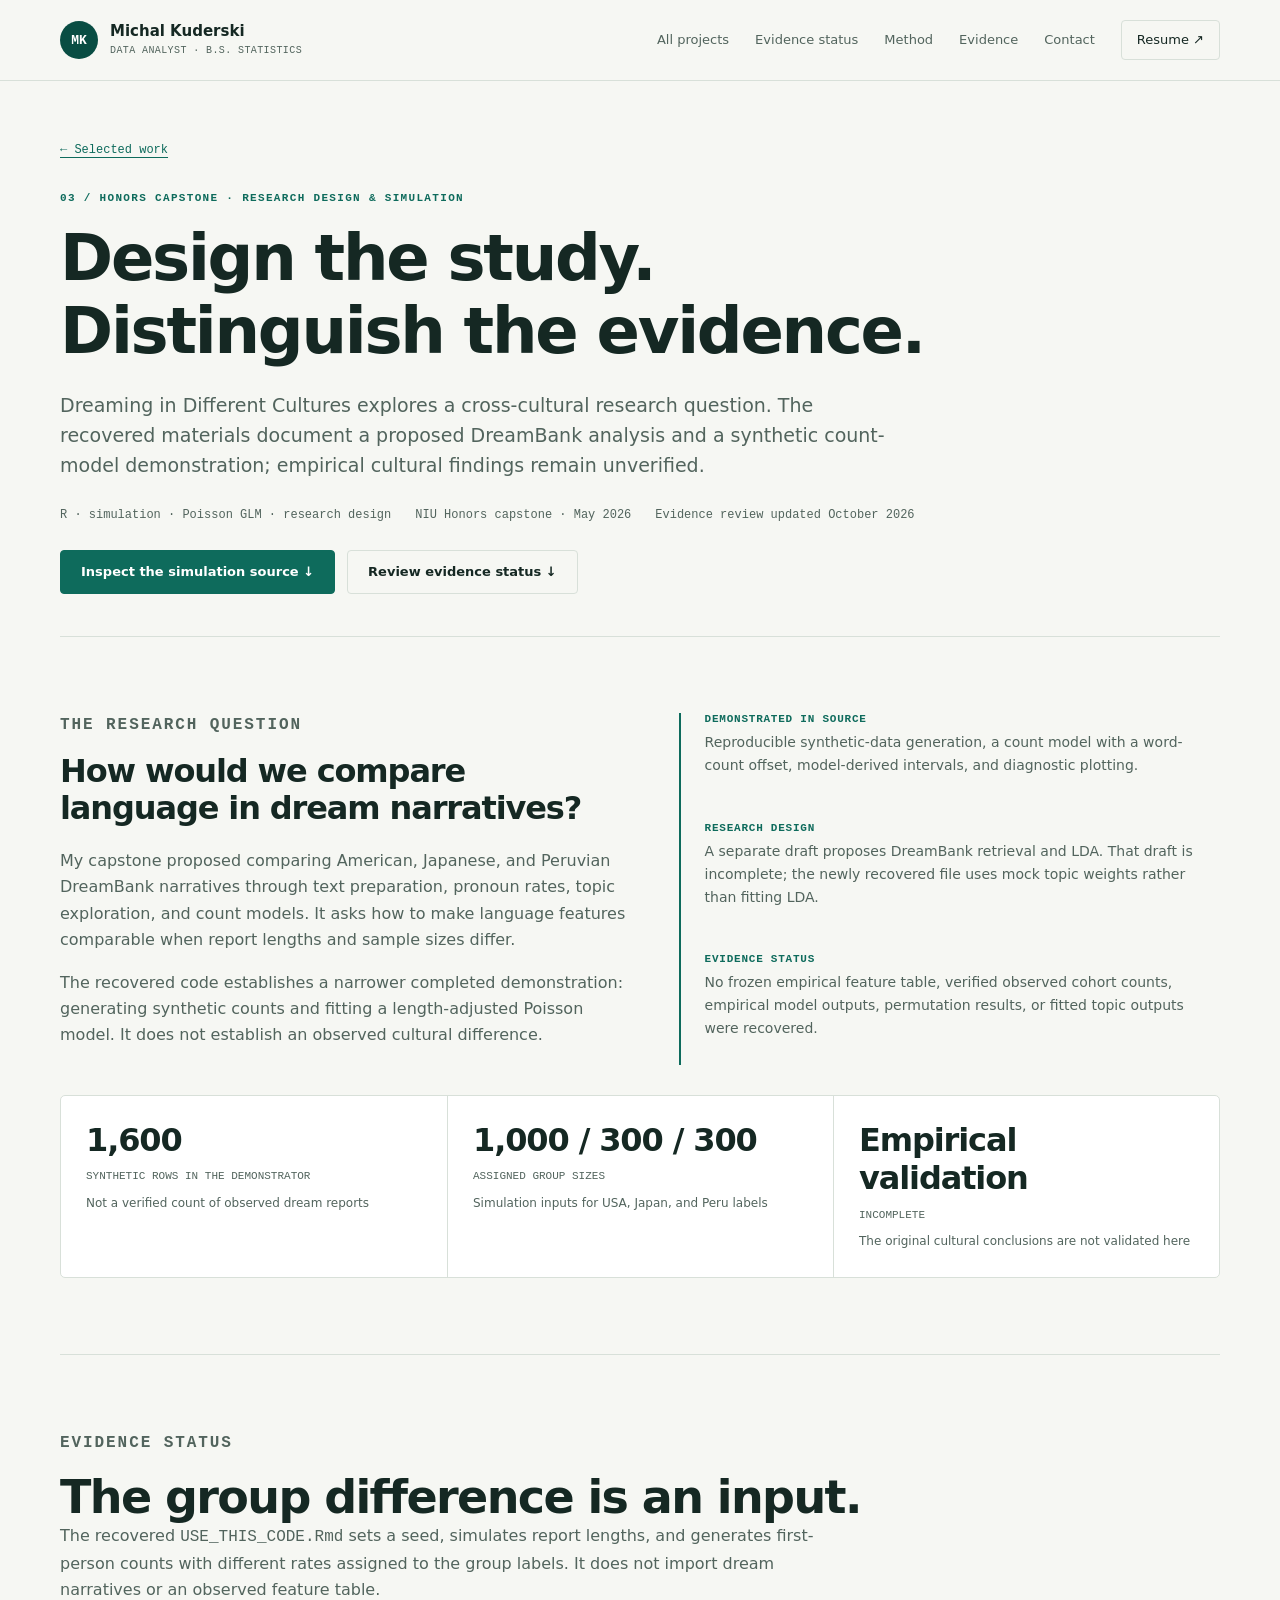
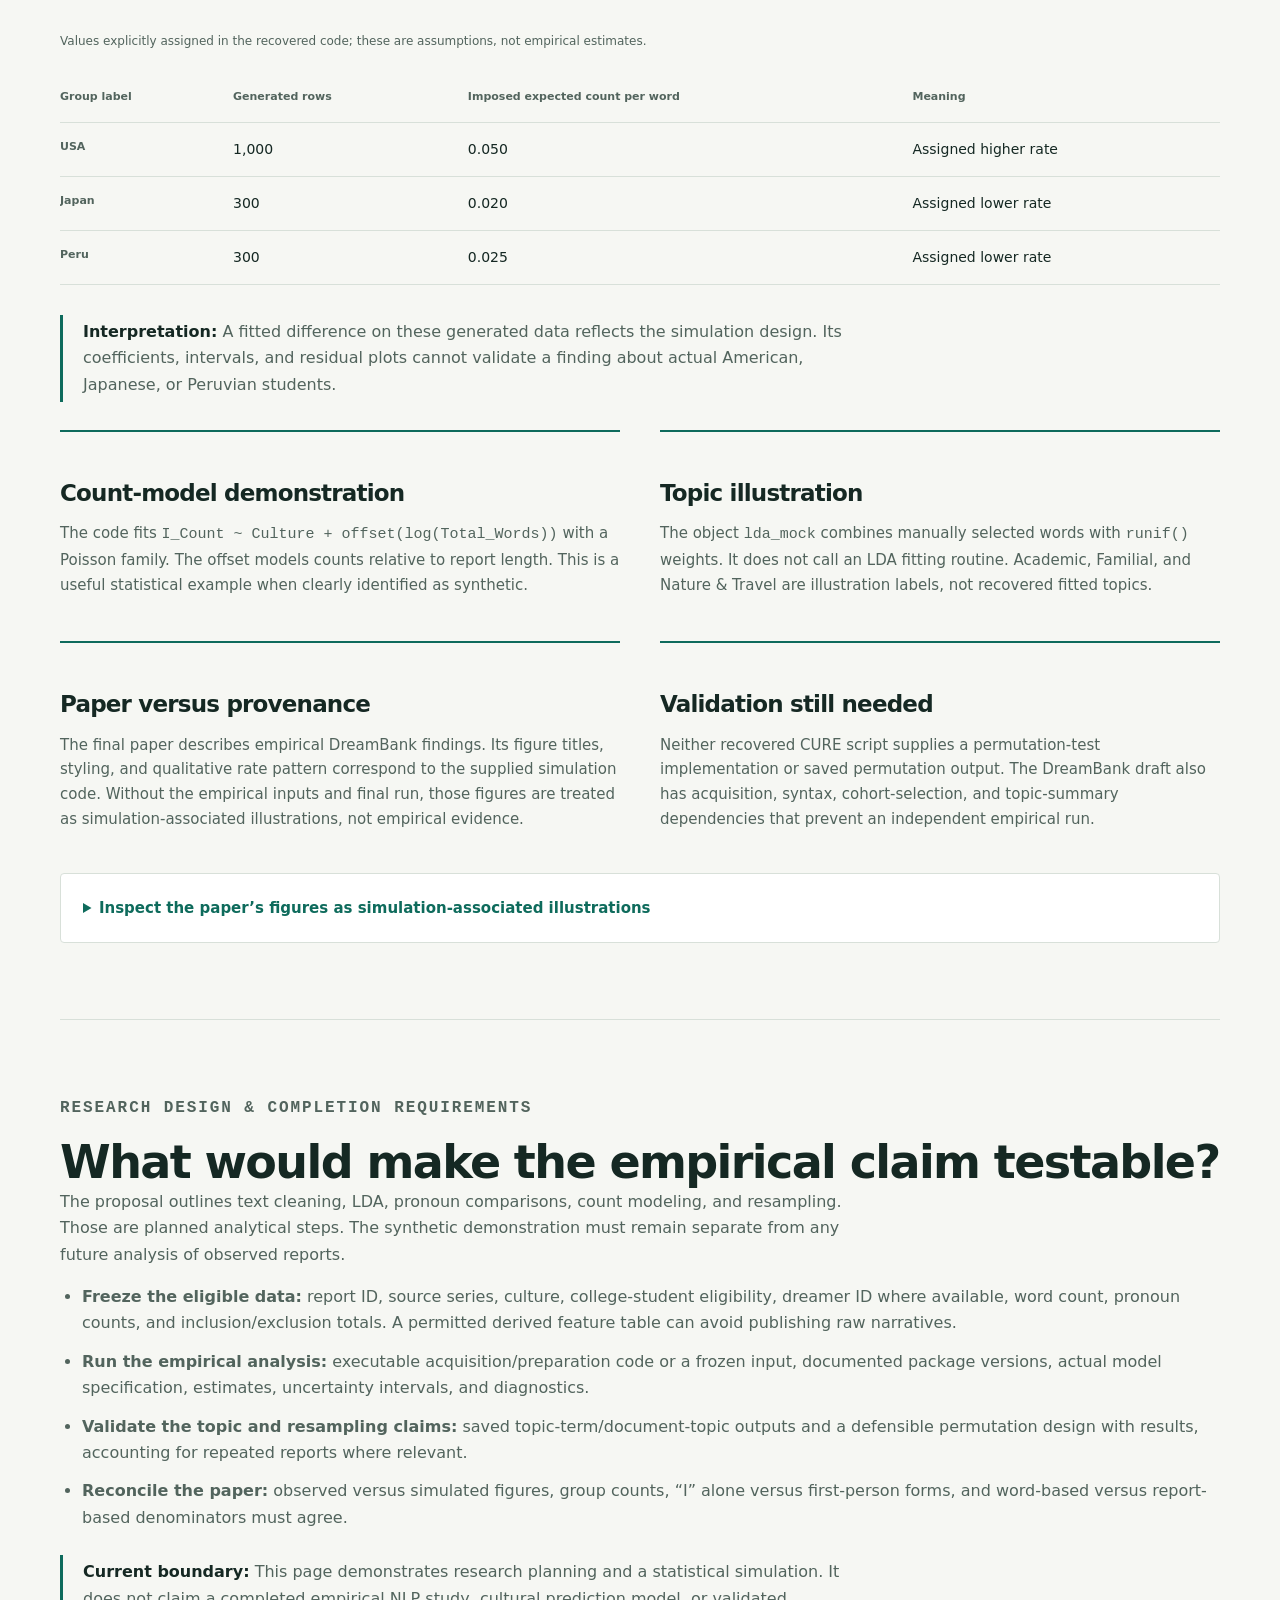
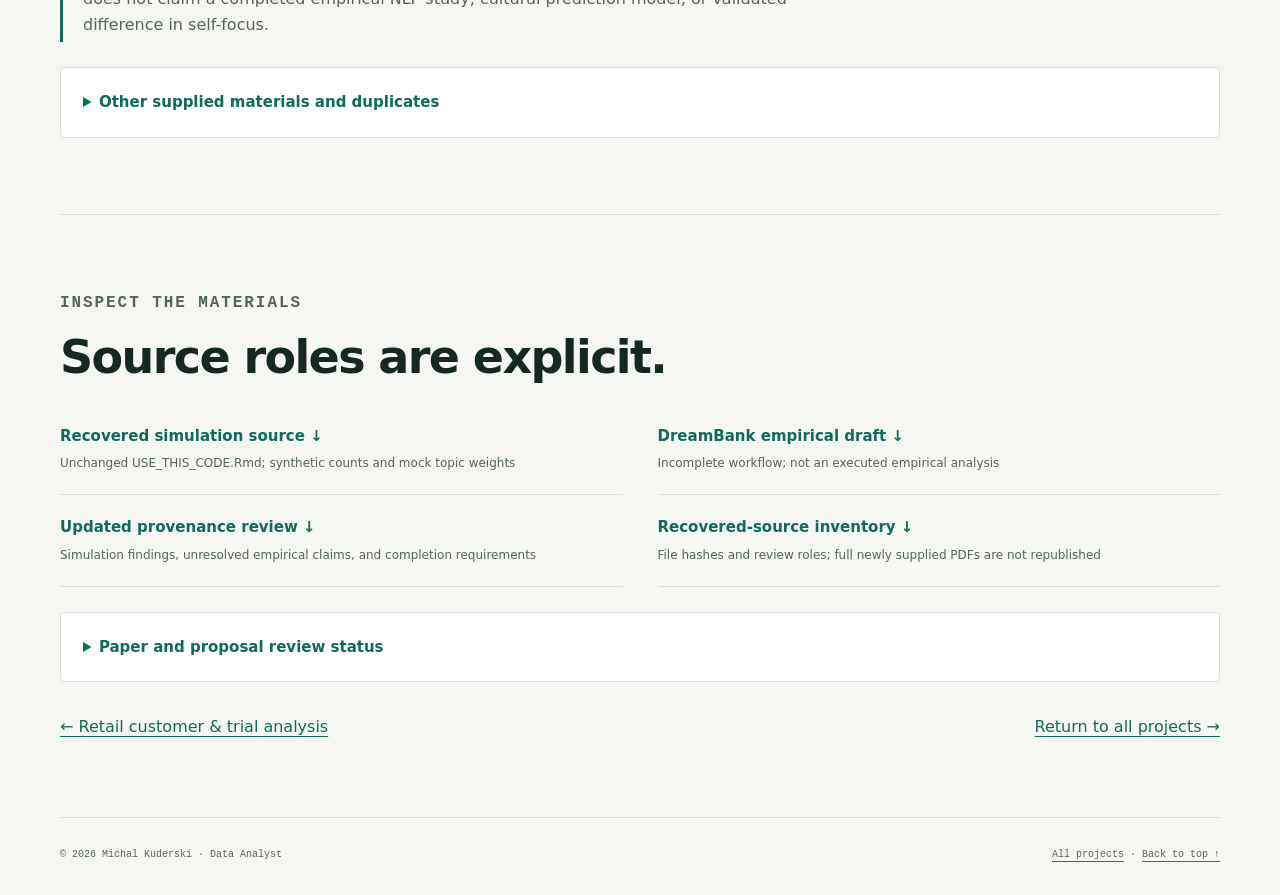
==== commit c46137d7: "Correct CURE simulation provenance and reconcile Quantium segment evidence Replace unverified empiri" ====
--- a/projects/dreaming.html
+++ b/projects/dreaming.html
@@ -1,46 +1,39 @@
 <!doctype html>
 <html lang="en"><head>
 <meta charset="utf-8"><meta name="viewport" content="width=device-width, initial-scale=1">
-<title>Dreaming in Different Cultures | Michal Kuderski</title>
-<meta name="description" content="NIU Honors capstone: cross-cultural DreamBank text analysis, LDA themes, pronoun-rate models, original research figures and transparent evidence.">
+<title>Dream Research Design & Simulation | Michal Kuderski</title>
+<meta name="description" content="Honors capstone materials reviewed for provenance: synthetic count-model demonstration, planned text analysis, and explicit limits on unverified empirical claims.">
 <link rel="canonical" href="https://michalkuderski.github.io/projects/dreaming.html">
 <meta name="theme-color" content="#094d43"><meta property="og:type" content="article">
-<meta property="og:title" content="Dreaming in Different Cultures | Michal Kuderski">
-<meta property="og:description" content="NIU Honors capstone: cross-cultural DreamBank text analysis, LDA themes, pronoun-rate models, original research figures and transparent evidence."><meta property="og:url" content="https://michalkuderski.github.io/projects/dreaming.html">
+<meta property="og:title" content="Dream Research Design & Simulation | Michal Kuderski">
+<meta property="og:description" content="Honors capstone materials reviewed for provenance: synthetic count-model demonstration, planned text analysis, and explicit limits on unverified empirical claims."><meta property="og:url" content="https://michalkuderski.github.io/projects/dreaming.html">
 <meta property="og:image" content="https://michalkuderski.github.io/og-image.png">
 <link rel="icon" href="../favicon.svg" type="image/svg+xml">
-<link rel="stylesheet" href="../css/portfolio.css?v=20261015"><link rel="stylesheet" href="../css/case-studies.css?v=20261015">
+<link rel="stylesheet" href="../css/portfolio.css?v=20261015"><link rel="stylesheet" href="../css/case-studies.css?v=20261015-review2">
 <script src="../js/portfolio.js?v=20261015" defer></script>
 </head><body>
 <a class="skip" href="#main">Skip to content</a>
 <header class="masthead"><div class="wrap masthead-inner">
 <a class="identity" href="../index.html" aria-label="Michal Kuderski, portfolio home"><span class="monogram" aria-hidden="true">MK</span><span><span class="identity-name">Michal Kuderski</span><span class="identity-role">DATA ANALYST · B.S. STATISTICS</span></span></a>
 <button class="menu-toggle" type="button" aria-controls="navigation" aria-expanded="false">Menu</button>
-<nav class="nav" id="navigation" aria-label="Main navigation"><a href="../index.html#work">All projects</a><a href="#results">Results</a><a href="#method">Method</a><a href="#evidence">Evidence</a><a href="../index.html#contact">Contact</a><a class="nav-resume" href="../index.html#resume">Resume ↗</a></nav>
+<nav class="nav" id="navigation" aria-label="Main navigation"><a href="../index.html#work">All projects</a><a href="#results">Evidence status</a><a href="#method">Method</a><a href="#evidence">Evidence</a><a href="../index.html#contact">Contact</a><a class="nav-resume" href="../index.html#resume">Resume ↗</a></nav>
 </div></header><main class="wrap" id="main" tabindex="-1">
-<div class="case-hero"><a class="breadcrumb" href="../index.html#work">← Selected work</a><p class="eyebrow">03 / Statistical research · NIU CURE / University Honors capstone</p>
-<h1>Find patterns in text.<br>Question what they mean.</h1>
-<p class="case-deck">Dreaming in Different Cultures: an exploratory comparison of themes and first-person language in American, Japanese, and Peruvian DreamBank narratives.</p>
-<div class="case-meta"><span>R · text mining · LDA · count models</span><span>Honors capstone · May 2026</span><span>Academic research</span></div>
-<div class="cta"><a class="btn btn-primary" href="#results">Explore the findings ↓</a><a class="btn btn-quiet" href="../assets/projects/dreams/Capstone_Paper.docx" download>Read the original paper ↓</a></div>
-<nav class="case-jump" aria-label="Case study sections"><a href="#question">Research question</a><a href="#results">Findings &amp; figures</a><a href="#method">Method &amp; interpretation</a><a href="#evidence">Paper &amp; evidence</a></nav></div>
-<section class="section" id="question" tabindex="-1" aria-labelledby="question-title"><div class="case-lead"><div><p class="eyebrow">The research question</p><h2 id="question-title">Do dream narratives differ across cultural samples?</h2><p>My NIU Honors capstone, <em>Do Dreams Reflect Our Culture? A Statistical Analysis on Dream Narratives</em>, uses DreamBank reports to explore recurring themes and first-person language across three cultural groups.</p><p>The analytical challenge is to turn unstructured text into comparable measures while accounting for unequal report lengths and sample sizes. The paper describes college-student cohorts and a corpus of <strong>more than 1,600 reports</strong>; the source records were not supplied for an independent recount.</p></div><dl class="findings"><div><dt>Finding reported in the paper</dt><dd>American reports show greater relative first-person-pronoun usage than the Japanese and Peruvian samples. The thematic interpretation highlights Academic, Familial, and Nature &amp; Travel patterns.</dd></div><div><dt>Interpretation</dt><dd>These are associations in archived narratives. Pronoun use is an observable text feature; it is not a direct measurement of individualism, identity, or subconscious experience.</dd></div><div><dt>Practical relevance</dt><dd>The same workflow transfers to feedback and survey analysis: clean text, define a denominator, explore themes, compare groups, and distinguish an observed pattern from its explanation.</dd></div></dl></div>
-<div class="case-kpis"><div><strong class="num">1,600+</strong><span>REPORTS DESCRIBED IN THE PAPER</span><small>Reported corpus size; not independently recounted</small></div><div><strong class="num">3 samples</strong><span>USA · JAPAN · PERU</span><small>Archived DreamBank narratives</small></div><div><strong class="num">Text → measures</strong><span>THEMES · PRONOUN RATES · MODELS</span><small>Four original figures available for inspection</small></div></div></section>
-<section class="section" id="results" tabindex="-1" aria-labelledby="results-title"><div class="section-head"><div><p class="eyebrow">Reported findings &amp; original figures</p><h2 id="results-title">A visible language pattern.<br>A careful interpretation.</h2></div><p>The figures below were extracted unchanged from the capstone paper. They document the reported analysis; the raw corpus and numeric model outputs are still needed for independent reproduction.</p></div>
-<figure class="case-figure original"><img src="../assets/projects/dreams/pronouns-original.png" width="1428" height="866" alt="Original capstone boxplot of first-person language by culture: USA distribution is higher than Japan and Peru. The figure labels the quantity ambiguously as an I count relative to report count." loading="lazy" decoding="async"><figcaption><strong>The American sample has a higher reported distribution of first-person language.</strong>The paper interprets this as greater relative “I” usage. The source figure’s count/rate labels are ambiguous, and the draft code instead defines a word-normalized measure using “I,” “me,” “my,” “mine,” and “myself.” Exact medians and percentages are therefore not transcribed here.<br><a href="../assets/projects/dreams/pronouns-original.png" target="_blank" rel="noopener">Open the original figure ↗</a></figcaption></figure>
-<figure class="case-figure original"><img src="../assets/projects/dreams/irr-original.png" width="1431" height="844" alt="Original capstone incidence-rate-ratio plot: Japan and Peru are below the USA reference value of one, with displayed error bars. Exact numeric estimates and interval limits are unavailable." loading="lazy" decoding="async"><figcaption><strong>The paper’s model figure places both comparison groups below the USA reference.</strong>A ratio below 1 indicates a lower modeled rate under the fitted specification. The paper shows intervals, but coefficient tables, exact interval limits, final model specification, and resampling output are unavailable. This figure supports the direction of the reported finding, rather than an independently verified effect estimate or significance claim.<br><a href="../assets/projects/dreams/irr-original.png" target="_blank" rel="noopener">Open the original model figure ↗</a></figcaption></figure>
-<div class="theme-list"><article><h3>Academic</h3><p>The paper groups words such as <strong>assignment, grade, professor, school,</strong> and <strong>test</strong> into an academic interpretation.</p></article><article><h3>Familial</h3><p>Terms including <strong>grandmother, grandfather, father, mother,</strong> and <strong>sister</strong> support a family-oriented interpretation.</p></article><article><h3>Nature &amp; Travel</h3><p>Terms such as <strong>wilderness, animals, trees, ocean,</strong> and <strong>park</strong> support the third thematic interpretation.</p></article></div>
-<figure class="case-figure original"><img src="../assets/projects/dreams/themes-original.png" width="1271" height="770" alt="Original thematic keyword chart with Academic, Familial, and Nature and Travel panels. Words include professor, grandmother, wilderness, and ocean; no culture-specific prevalence is shown." loading="lazy" decoding="async"><figcaption><strong>Use the themes to summarize vocabulary, not to rank cultures.</strong>The original axis is labeled “Significance within Theme,” without a documented numeric definition. These bars are not treated as p-values, topic probabilities, or evidence that one culture has more of a theme. The three labels summarize the paper’s interpretation; the draft LDA explores 10- and 15-topic models.<br><a href="../assets/projects/dreams/themes-original.png" target="_blank" rel="noopener">Open the original theme figure ↗</a></figcaption></figure>
-<p class="case-note"><strong>Research implication:</strong> Group differences in archived language warrant closer study. Translation, collection period, report length, cohort composition, and repeated reports from the same dreamer could also explain part of the pattern. These results do not justify stereotyping people or inferring an individual’s culture.</p></section>
-<section class="section case-prose" id="method" tabindex="-1" aria-labelledby="method-title"><p class="eyebrow">Method &amp; transferable skills</p><h2 id="method-title">From narratives to a testable comparison.</h2>
-<div class="case-methods"><article><h3>Text preparation</h3><p>The draft R Markdown uses tidytext and quanteda for tokenization, lowercasing, stop-word removal, and document features. Sampling code combines DreamBank series and deduplicates text within each sampled series. Source IDs, retrieval details, and a frozen corpus would make the selection reproducible.</p></article><article><h3>Interpretable themes</h3><p>The draft fits LDA with 10 topics, then refines stop words and explores 15 topics with a fixed seed. The paper summarizes three thematic interpretations. Their relationship to the fitted topic terms and document probabilities needs the final output tables.</p></article><article><h3>Counts need an exposure</h3><p>The draft counts first-person singular forms and uses <code>log(total_words)</code> as a Poisson offset. This compares rates rather than raw counts from differently sized reports. It also proposes a quasi-Poisson fit after an overdispersion diagnostic.</p></article><article><h3>Validation needs the final run</h3><p>The paper reports permutation testing to address unequal sample sizes. The attached draft has no permutation implementation or outputs. A valid resampling design also needs an appropriate exchangeability assumption and attention to repeated reports from dreamers.</p></article></div>
-<span class="method-formula">Draft response: count of I / me / my / mine / myself<br>Draft exposure: total token count per report<br>Draft model: pronoun count ~ culture + cohort + offset(log(total words))</span>
-<h3>What this demonstrates for analyst work</h3><p>This project brings together text preparation, interpretable feature engineering, count-data modeling, diagnostics, and communication to an academic audience. The practical lesson is to define what a text metric measures before using it to explain group differences.</p>
-<details class="case-details"><summary>Inspect the original residual diagnostic</summary><figure class="case-figure original"><img src="../assets/projects/dreams/diagnostics-original.png" width="1454" height="896" alt="Original Poisson deviance-residual plot by culture against fitted counts, with a smooth line near zero and several residual outliers. This plot alone does not validate the model." loading="lazy" decoding="async"><figcaption>The plot is preserved as diagnostic evidence. A smooth line near zero alone cannot establish model adequacy. The final dispersion statistics, residual checks, model output, and clustering structure are needed to assess fit.<br><a href="../assets/projects/dreams/diagnostics-original.png" target="_blank" rel="noopener">Open the original diagnostic ↗</a></figcaption></figure></details>
-<details class="case-details"><summary>Evidence needed for full reproducibility</summary><ul><li>A frozen analysis dataset or permitted derived table containing report IDs, series, culture, college-student eligibility, dreamer IDs where available, total words, and pronoun counts, plus inclusion and exclusion counts by group.</li><li>The final executable R Markdown: the provided draft calls an undefined <code>get_dreams()</code>, retains Japanese school-child cohorts despite a college-only note, includes a syntax error after the Poisson fit, and refers to an undefined topic-summary object.</li><li>Coefficient estimates, standard errors, interval limits, dispersion diagnostics, final model choice, permutation design and outputs, and topic-term/document-topic tables.</li><li>Clear chart definitions reconciling “I” alone versus a first-person-pronoun set, and per-word versus per-report denominators.</li></ul><p>The supplied DreamSAT workbooks were inspected but are not used as results evidence: both have zero project totals and division-by-zero errors. Populated male/female norm columns are reference values, not findings for these three cultural groups.</p></details></section>
-<section class="section case-prose" id="evidence" tabindex="-1" aria-labelledby="evidence-title"><p class="eyebrow">Primary artifacts &amp; evidence status</p><h2 id="evidence-title">Read the work behind the narrative.</h2><p>The capstone paper is the source for the reported findings and original figures. The draft code documents the developing method. Results are presented with caveats until the final corpus, executable analysis, and model tables can be reconciled.</p>
-<div class="evidence-files"><a href="../assets/projects/dreams/Capstone_Paper.docx" download>Original capstone paper ↓<small>NIU University Honors Program · May 2026 · full paper with four figures</small></a><a href="../assets/projects/dreams/Updated_Code_original.Rmd" download>Original draft R Markdown ↓<small>Method-development source; incomplete and not independently runnable</small></a><a href="../assets/projects/dreams/evidence-notes.md" download>Evidence review &amp; completion checklist ↓<small>Claim-by-claim support, figure limits, and files needed for reproduction</small></a><a href="https://dreambank.net/" target="_blank" rel="noopener">DreamBank source collection ↗<small>Repository named in the paper; a frozen project-specific extract is still needed</small></a></div>
-<p class="source-note">Paper: Michal Kuderski, <em>Do Dreams Reflect Our Culture? A Statistical Analysis on Dream Narratives</em>, Northern Illinois University, May 2026. The source paper makes stronger cultural and significance interpretations; this portfolio retains the observable narrative patterns and states the limits of verification.</p>
-<div class="case-next"><a href="quantium.html">← Retail trial evaluation</a><a href="../index.html#work">Return to all projects →</a></div></section></main>
+<div class="case-hero"><a class="breadcrumb" href="../index.html#work">← Selected work</a><p class="eyebrow">03 / Honors capstone · Research design &amp; simulation</p>
+<h1>Design the study.<br>Distinguish the evidence.</h1><p class="case-deck">Dreaming in Different Cultures explores a cross-cultural research question. The recovered materials document a proposed DreamBank analysis and a synthetic count-model demonstration; empirical cultural findings remain unverified.</p>
+<div class="case-meta"><span>R · simulation · Poisson GLM · research design</span><span>NIU Honors capstone · May 2026</span><span>Evidence review updated October 2026</span></div>
+<div class="cta"><a class="btn btn-primary" href="../assets/projects/dreams/simulation_source_original.Rmd" download>Inspect the simulation source ↓</a><a class="btn btn-quiet" href="#results">Review evidence status ↓</a></div></div>
+<section class="section" id="question" tabindex="-1" aria-labelledby="question-title"><div class="case-lead"><div><p class="eyebrow">The research question</p><h2 id="question-title">How would we compare language in dream narratives?</h2><p>My capstone proposed comparing American, Japanese, and Peruvian DreamBank narratives through text preparation, pronoun rates, topic exploration, and count models. It asks how to make language features comparable when report lengths and sample sizes differ.</p><p>The recovered code establishes a narrower completed demonstration: generating synthetic counts and fitting a length-adjusted Poisson model. It does not establish an observed cultural difference.</p></div><dl class="findings"><div><dt>Demonstrated in source</dt><dd>Reproducible synthetic-data generation, a count model with a word-count offset, model-derived intervals, and diagnostic plotting.</dd></div><div><dt>Research design</dt><dd>A separate draft proposes DreamBank retrieval and LDA. That draft is incomplete; the newly recovered file uses mock topic weights rather than fitting LDA.</dd></div><div><dt>Evidence status</dt><dd>No frozen empirical feature table, verified observed cohort counts, empirical model outputs, permutation results, or fitted topic outputs were recovered.</dd></div></dl></div>
+<div class="case-kpis"><div><strong class="num">1,600</strong><span>SYNTHETIC ROWS IN THE DEMONSTRATOR</span><small>Not a verified count of observed dream reports</small></div><div><strong class="num">1,000 / 300 / 300</strong><span>ASSIGNED GROUP SIZES</span><small>Simulation inputs for USA, Japan, and Peru labels</small></div><div><strong>Empirical validation</strong><span>INCOMPLETE</span><small>The original cultural conclusions are not validated here</small></div></div></section>
+<section class="section case-prose" id="results" tabindex="-1" aria-labelledby="results-title"><p class="eyebrow">Evidence status</p><h2 id="results-title">The group difference is an input.</h2><p>The recovered <code>USE_THIS_CODE.Rmd</code> sets a seed, simulates report lengths, and generates first-person counts with different rates assigned to the group labels. It does not import dream narratives or an observed feature table.</p>
+<div class="table-scroll" tabindex="0" aria-label="Simulation inputs table"><table class="case-table"><caption>Values explicitly assigned in the recovered code; these are assumptions, not empirical estimates.</caption><thead><tr><th scope="col">Group label</th><th scope="col">Generated rows</th><th scope="col">Imposed expected count per word</th><th scope="col">Meaning</th></tr></thead><tbody><tr><th scope="row">USA</th><td>1,000</td><td>0.050</td><td>Assigned higher rate</td></tr><tr><th scope="row">Japan</th><td>300</td><td>0.020</td><td>Assigned lower rate</td></tr><tr><th scope="row">Peru</th><td>300</td><td>0.025</td><td>Assigned lower rate</td></tr></tbody></table></div>
+<p class="case-note"><strong>Interpretation:</strong> A fitted difference on these generated data reflects the simulation design. Its coefficients, intervals, and residual plots cannot validate a finding about actual American, Japanese, or Peruvian students.</p>
+<div class="case-methods"><article><h3>Count-model demonstration</h3><p>The code fits <code>I_Count ~ Culture + offset(log(Total_Words))</code> with a Poisson family. The offset models counts relative to report length. This is a useful statistical example when clearly identified as synthetic.</p></article><article><h3>Topic illustration</h3><p>The object <code>lda_mock</code> combines manually selected words with <code>runif()</code> weights. It does not call an LDA fitting routine. Academic, Familial, and Nature &amp; Travel are illustration labels, not recovered fitted topics.</p></article><article><h3>Paper versus provenance</h3><p>The final paper describes empirical DreamBank findings. Its figure titles, styling, and qualitative rate pattern correspond to the supplied simulation code. Without the empirical inputs and final run, those figures are treated as simulation-associated illustrations, not empirical evidence.</p></article><article><h3>Validation still needed</h3><p>Neither recovered CURE script supplies a permutation-test implementation or saved permutation output. The DreamBank draft also has acquisition, syntax, cohort-selection, and topic-summary dependencies that prevent an independent empirical run.</p></article></div>
+<details class="case-details"><summary>Inspect the paper’s figures as simulation-associated illustrations</summary><p><strong>All four figures below are illustrative and are not used to support cultural conclusions.</strong> They are retained unchanged from the source paper. The exact R-generated images and fitted numbers have not been regenerated in this environment.</p><figure class="case-figure original"><p class="simulation-label">SIMULATION-ASSOCIATED ILLUSTRATION · EMPIRICAL PROVENANCE UNVERIFIED</p><img src="../assets/projects/dreams/pronouns-original.png" width="1428" height="866" alt="Synthetic-pronoun distribution illustration; not validated empirical evidence about cultures." loading="lazy" decoding="async"><figcaption><strong>Synthetic-pronoun distribution illustration</strong>The supplied generator imposes different group rates. The visible ordering is consistent with those inputs; it is not evidence of an observed cultural ordering.</figcaption></figure><figure class="case-figure original"><p class="simulation-label">SIMULATION-ASSOCIATED ILLUSTRATION · EMPIRICAL PROVENANCE UNVERIFIED</p><img src="../assets/projects/dreams/irr-original.png" width="1431" height="844" alt="Synthetic-model rate-ratio illustration; not validated empirical evidence about cultures." loading="lazy" decoding="async"><figcaption><strong>Synthetic-model rate-ratio illustration</strong>Intervals from a model fitted to synthetic counts describe that simulation. They are not empirical confidence intervals for DreamBank cohorts.</figcaption></figure><figure class="case-figure original"><p class="simulation-label">SIMULATION-ASSOCIATED ILLUSTRATION · EMPIRICAL PROVENANCE UNVERIFIED</p><img src="../assets/projects/dreams/themes-original.png" width="1271" height="770" alt="Mock-topic keyword illustration; not validated empirical evidence about cultures." loading="lazy" decoding="async"><figcaption><strong>Mock-topic keyword illustration</strong>The supplied code manually lists terms and draws random weights. The axis called “Significance within Theme” is not a p-value or a fitted topic probability.</figcaption></figure><figure class="case-figure original"><p class="simulation-label">SIMULATION-ASSOCIATED ILLUSTRATION · EMPIRICAL PROVENANCE UNVERIFIED</p><img src="../assets/projects/dreams/diagnostics-original.png" width="1454" height="896" alt="Synthetic-model residual illustration; not validated empirical evidence about cultures." loading="lazy" decoding="async"><figcaption><strong>Synthetic-model residual illustration</strong>The recovered generator makes this kind of diagnostic from simulated counts. A residual plot cannot establish the provenance or adequacy of an empirical analysis.</figcaption></figure></details></section>
+<section class="section case-prose" id="method" tabindex="-1" aria-labelledby="method-title"><p class="eyebrow">Research design &amp; completion requirements</p><h2 id="method-title">What would make the empirical claim testable?</h2><p>The proposal outlines text cleaning, LDA, pronoun comparisons, count modeling, and resampling. Those are planned analytical steps. The synthetic demonstration must remain separate from any future analysis of observed reports.</p><ul><li><strong>Freeze the eligible data:</strong> report ID, source series, culture, college-student eligibility, dreamer ID where available, word count, pronoun counts, and inclusion/exclusion totals. A permitted derived feature table can avoid publishing raw narratives.</li><li><strong>Run the empirical analysis:</strong> executable acquisition/preparation code or a frozen input, documented package versions, actual model specification, estimates, uncertainty intervals, and diagnostics.</li><li><strong>Validate the topic and resampling claims:</strong> saved topic-term/document-topic outputs and a defensible permutation design with results, accounting for repeated reports where relevant.</li><li><strong>Reconcile the paper:</strong> observed versus simulated figures, group counts, “I” alone versus first-person forms, and word-based versus report-based denominators must agree.</li></ul>
+<p class="case-note"><strong>Current boundary:</strong> This page demonstrates research planning and a statistical simulation. It does not claim a completed empirical NLP study, cultural prediction model, or validated difference in self-focus.</p>
+<details class="case-details"><summary>Other supplied materials and duplicates</summary><p><code>Honors SCP.Rmd</code> is byte-identical to the earlier <code>Updated_Code.Rmd</code>. It is not new independent evidence. Both previously supplied DreamSAT workbooks contain zero project totals and division errors; their norm columns are reference values. They remain excluded as results evidence.</p><p>The paper’s “final” filename and the proposal’s intended sample sizes do not substitute for observed cohort counts or executed empirical outputs.</p></details></section>
+<section class="section case-prose" id="evidence" tabindex="-1" aria-labelledby="evidence-title"><p class="eyebrow">Inspect the materials</p><h2 id="evidence-title">Source roles are explicit.</h2><div class="evidence-files"><a href="../assets/projects/dreams/simulation_source_original.Rmd" download>Recovered simulation source ↓<small>Unchanged USE_THIS_CODE.Rmd; synthetic counts and mock topic weights</small></a><a href="../assets/projects/dreams/Updated_Code_original.Rmd" download>DreamBank empirical draft ↓<small>Incomplete workflow; not an executed empirical analysis</small></a><a href="../assets/projects/dreams/evidence-notes.md" download>Updated provenance review ↓<small>Simulation findings, unresolved empirical claims, and completion requirements</small></a><a href="../assets/projects/source-review.json" download>Recovered-source inventory ↓<small>File hashes and review roles; full newly supplied PDFs are not republished</small></a></div>
+<details class="case-details"><summary>Paper and proposal review status</summary><p>The supplied final paper remains a reporting artifact with unverified empirical claims; the proposal describes intended work. Their evidence roles are summarized in the provenance review. The newly supplied full PDFs are not republished.</p></details>
+<div class="case-next"><a href="quantium.html">← Retail customer &amp; trial analysis</a><a href="../index.html#work">Return to all projects →</a></div></section></main>
 <footer class="wrap footer"><span>© 2026 Michal Kuderski · Data Analyst</span><span><a href="../index.html#work">All projects</a> · <a href="#main">Back to top ↑</a></span></footer>
 </body></html>
--- a/css/case-studies.css
+++ b/css/case-studies.css
@@ -35,6 +35,7 @@
 .theme-list{display:grid;grid-template-columns:repeat(3,1fr);gap:28px;margin:30px 0}.theme-list h3{font-size:21px;margin-bottom:12px}.theme-list p{color:var(--muted);font-size:14px}.theme-list article{border-top:2px solid var(--teal);padding-top:20px}
 .featured-path{display:flex;gap:10px 24px;flex-wrap:wrap;padding:16px 0 23px;font-size:13px}.featured-path a{min-height:36px;display:inline-flex;align-items:center}
 .project .card-scope{font-size:12px;line-height:1.65}.chart-scroll{overflow-x:auto}.chart-scroll img{min-width:720px}
+.simulation-label{padding:14px 20px!important;margin:0!important;max-width:none!important;background:#f0ede7;color:#59451c!important;font:600 11px/1.6 var(--mono)!important;letter-spacing:.04em;border-bottom:1px solid var(--line)}
 @media(max-width:800px){.case-lead{grid-template-columns:1fr;gap:24px}.case-hero{padding-top:35px}.case-deck{font-size:17px}.case-kpis>div{padding:20px}.case-kpis strong{font-size:28px}.case-methods{gap:24px}.case-figure.original img{padding:10px}.case-figure figcaption{padding:18px}.case-meta{font-size:11px}}
 @media(max-width:540px){.case-kpis{grid-template-columns:1fr}.case-kpis>div{border-left:0;border-top:1px solid var(--line)}.case-kpis>div:first-child{border-top:0}.case-methods,.theme-list,.evidence-files{grid-template-columns:1fr}.case-hero h1{font-size:38px}.case-jump{gap:3px 21px}.case-lead h2{font-size:29px}.case-figure{margin:22px 0}.case-figure figcaption{font-size:13px}.case-figure figcaption strong{font-size:17px}.case-next{display:grid}.case-note{padding-left:16px}}
 @media print{.case-hero{padding-top:10px}.case-jump,.breadcrumb{display:none}.case-kpis,.case-methods article{break-inside:avoid}.case-figure{break-inside:avoid}.case-figure img{max-height:430px;object-fit:contain}.case-hero h1{font-size:36px}.case-deck{font-size:15px}.case-figure figcaption{font-size:12px}.case-lead{display:block}}
